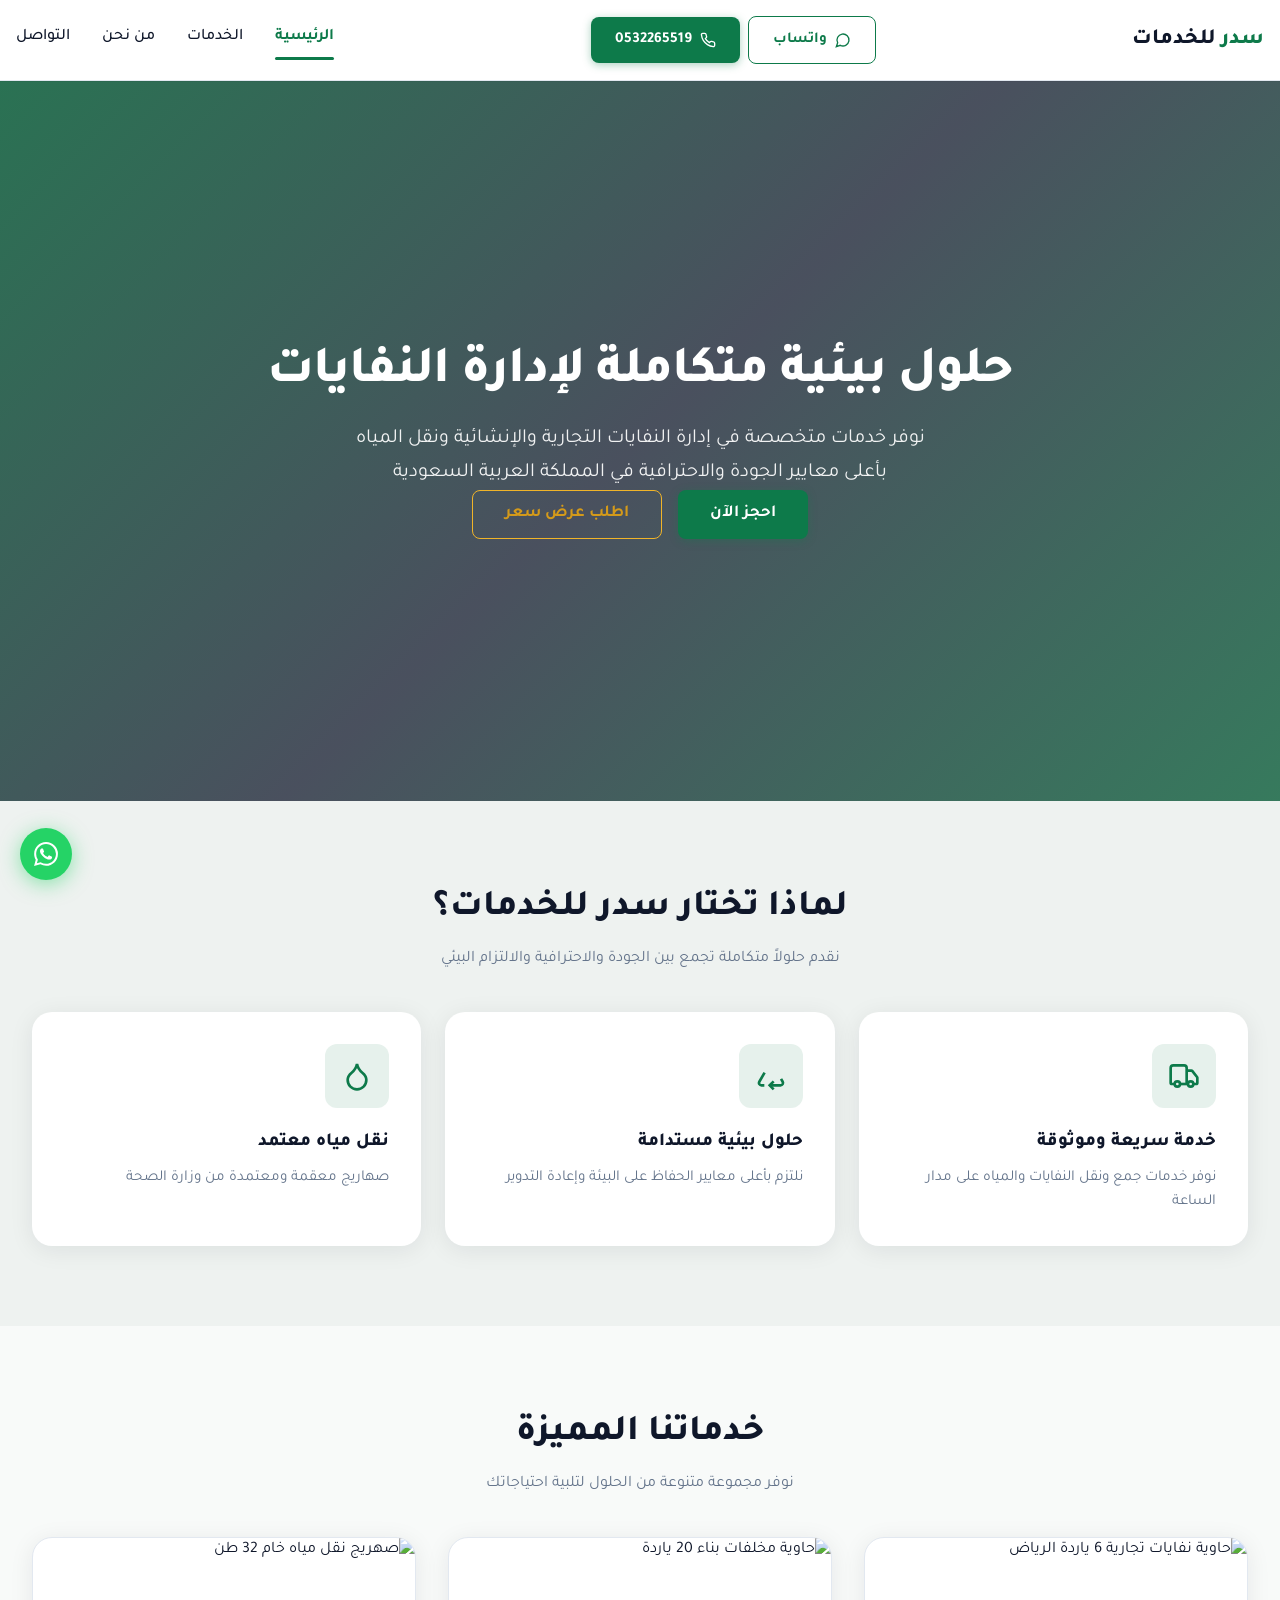
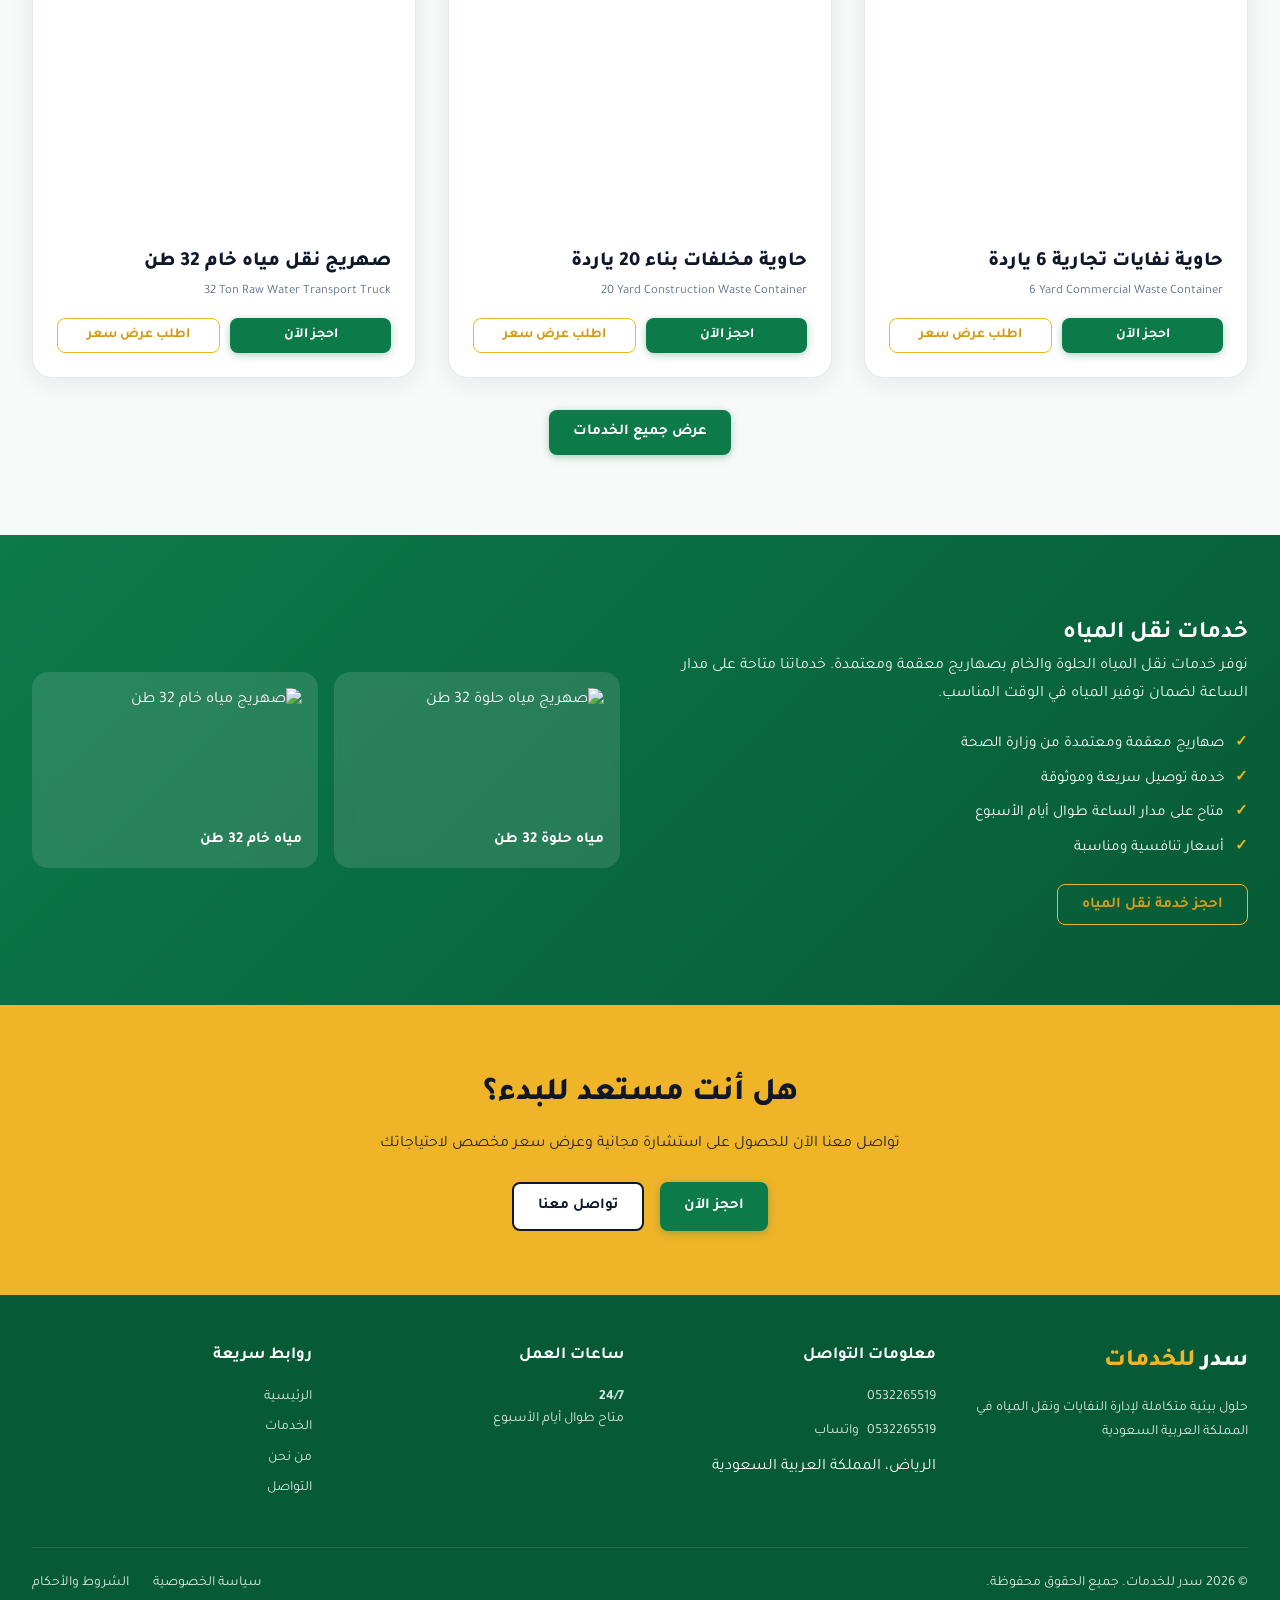
==== index.html @ e83747de "Publish Seder Services site for sederrgroup.vercel.app Co-authored-by: Cursor <cursoragent@cursor.co" ====
<!DOCTYPE html>
<html lang="ar" dir="rtl">
<head>
  <meta charset="UTF-8" />
  <meta name="viewport" content="width=device-width, initial-scale=1.0" />
  <title>سدر للخدمات | حلول بيئية - نفايات ونقل مياه في الرياض والسعودية</title>
  <meta name="description" content="سدر للخدمات في المملكة العربية السعودية: إدارة النفايات التجارية والإنشائية، حاويات وضواغط، صهاريج نقل مياه حلوة وخام في الرياض. خدمة 24/7 — اتصل 0532265519" />
  <meta name="keywords" content="سدر للخدمات, حاويات نفايات الرياض, مخلفات بناء, وايت ماء, صهريج مياه, نقل مياه الرياض, ضاغط نفايات, المملكة العربية السعودية" />
  <meta name="robots" content="index, follow" />
  <meta name="geo.region" content="SA-01" />
  <meta name="geo.placename" content="الرياض" />
  <meta name="geo.position" content="24.7136;46.6753" />
  <link rel="canonical" href="https://sederrgroup.vercel.app/" />
  <link rel="alternate" hreflang="ar-SA" href="https://sederrgroup.vercel.app/" />
  <meta property="og:type" content="website" />
  <meta property="og:locale" content="ar_SA" />
  <meta property="og:site_name" content="سدر للخدمات" />
  <meta property="og:title" content="سدر للخدمات | حلول بيئية متكاملة" />
  <meta property="og:description" content="إدارة النفايات ونقل المياه في الرياض والمملكة — احجز الآن" />
  <meta property="og:url" content="https://sederrgroup.vercel.app/" />
  <meta property="og:image" content="https://horizons-cdn.hostinger.com/e34fc848-c369-4190-b583-dfed16988ad6/3c4026c586a18451911f5c5b88477fdb.jpg" />
  <link rel="preconnect" href="https://fonts.googleapis.com" />
  <link rel="preconnect" href="https://fonts.gstatic.com" crossorigin />
  <link href="https://fonts.googleapis.com/css2?family=Tajawal:wght@400;500;700;800&display=swap" rel="stylesheet" />
  <link rel="stylesheet" href="css/style.css" />
  <script type="application/ld+json">
  {"@context":"https://schema.org","@type":"LocalBusiness","name":"سدر للخدمات","image":"https://horizons-cdn.hostinger.com/e34fc848-c369-4190-b583-dfed16988ad6/3c4026c586a18451911f5c5b88477fdb.jpg","url":"https://sederrgroup.vercel.app","telephone":"+966532265519","email":"info@sederrgroup.com","address":{"@type":"PostalAddress","addressLocality":"الرياض","addressRegion":"منطقة الرياض","addressCountry":"SA"},"geo":{"@type":"GeoCoordinates","latitude":24.7136,"longitude":46.6753},"areaServed":{"@type":"Country","name":"المملكة العربية السعودية"},"openingHoursSpecification":{"@type":"OpeningHoursSpecification","dayOfWeek":["Monday","Tuesday","Wednesday","Thursday","Friday","Saturday","Sunday"],"opens":"00:00","closes":"23:59"},"priceRange":"$$","description":"حلول بيئية متكاملة لإدارة النفايات ونقل المياه في المملكة العربية السعودية"}
  </script>
</head>
<body data-page="home">
  <div id="site-header"></div>

  <main>
    <section class="hero hero-home" aria-labelledby="home-hero-title">
      <div class="hero-bg" style="background-image:url('https://horizons-cdn.hostinger.com/e34fc848-c369-4190-b583-dfed16988ad6/3c4026c586a18451911f5c5b88477fdb.jpg')"></div>
      <div class="hero-overlay"></div>
      <div class="hero-content hero-content-wide">
        <h1 id="home-hero-title">حلول بيئية متكاملة لإدارة النفايات</h1>
        <p class="hero-lead">نوفر خدمات متخصصة في إدارة النفايات التجارية والإنشائية ونقل المياه بأعلى معايير الجودة والاحترافية في المملكة العربية السعودية</p>
        <div class="hero-actions">
          <button type="button" class="btn btn-primary btn-xl" data-wa-general data-wa-message="أرغب في الحجز">احجز الآن</button>
          <button type="button" class="btn btn-secondary btn-xl" data-wa-general data-wa-message="أرغب في طلب عرض سعر">اطلب عرض سعر</button>
        </div>
      </div>
    </section>

    <section class="section-muted" aria-labelledby="why-title">
      <div class="container">
        <div class="section-intro">
          <h2 id="why-title">لماذا تختار سدر للخدمات؟</h2>
          <p>نقدم حلولاً متكاملة تجمع بين الجودة والاحترافية والالتزام البيئي</p>
        </div>
        <div class="features-grid">
          <article class="feature-card">
            <div class="feature-icon"><svg viewBox="0 0 24 24" fill="none" stroke="currentColor" stroke-width="2"><path d="M14 18V6a2 2 0 0 0-2-2H4a2 2 0 0 0-2 2v11a1 1 0 0 0 1 1h2"/><path d="M15 18H9"/><path d="M19 18h2a1 1 0 0 0 1-1v-3.65a1 1 0 0 0-.22-.624l-3.48-4.35A1 1 0 0 0 17.52 8H14"/><circle cx="17" cy="18" r="2"/><circle cx="7" cy="18" r="2"/></svg></div>
            <h3>خدمة سريعة وموثوقة</h3>
            <p>نوفر خدمات جمع ونقل النفايات والمياه على مدار الساعة</p>
          </article>
          <article class="feature-card">
            <div class="feature-icon"><svg viewBox="0 0 24 24" fill="none" stroke="currentColor" stroke-width="2"><path d="M7 19H4.815a1.83 1.83 0 0 1-1.57-.881 1.785 1.785 0 0 1-.004-1.784L7.196 9.5"/><path d="M11 19h8.203a1.83 1.83 0 0 0 1.556-.89 1.784 1.784 0 0 0 0-1.775l-1.226-2.12"/><path d="m14 16-3 3 3 3"/></svg></div>
            <h3>حلول بيئية مستدامة</h3>
            <p>نلتزم بأعلى معايير الحفاظ على البيئة وإعادة التدوير</p>
          </article>
          <article class="feature-card">
            <div class="feature-icon"><svg viewBox="0 0 24 24" fill="none" stroke="currentColor" stroke-width="2"><path d="M12 22a7 7 0 0 0 7-7c0-2-1-3.9-3-5.5s-3.5-4-4-6.5c-.5 2.5-2 4.9-4 6.5C6 11.1 5 13 5 15a7 7 0 0 0 7 7z"/></svg></div>
            <h3>نقل مياه معتمد</h3>
            <p>صهاريج معقمة ومعتمدة من وزارة الصحة</p>
          </article>
        </div>
      </div>
    </section>

    <section class="services-section" aria-labelledby="featured-title">
      <div class="container">
        <div class="section-intro">
          <h2 id="featured-title">خدماتنا المميزة</h2>
          <p>نوفر مجموعة متنوعة من الحلول لتلبية احتياجاتك</p>
        </div>
        <div class="services-grid cols-3">
          <article class="service-card">
            <div class="service-card-image">
              <img src="https://horizons-cdn.hostinger.com/e34fc848-c369-4190-b583-dfed16988ad6/be444eacca70762f14471d8bc8e162e6.png" alt="حاوية نفايات تجارية 6 ياردة الرياض" loading="lazy" />
            </div>
            <div class="service-card-body">
              <h3>حاوية نفايات تجارية 6 ياردة</h3>
              <p class="subtitle">6 Yard Commercial Waste Container</p>
              <div class="card-actions">
                <button type="button" class="btn btn-primary btn-block" data-wa-book data-service="حاوية نفايات تجارية 6 ياردة">احجز الآن</button>
                <button type="button" class="btn btn-secondary btn-block" data-wa-quote data-service="حاوية نفايات تجارية 6 ياردة">اطلب عرض سعر</button>
              </div>
            </div>
          </article>
          <article class="service-card">
            <div class="service-card-image">
              <img src="https://horizons-cdn.hostinger.com/e34fc848-c369-4190-b583-dfed16988ad6/951915f325b07b67e4596221355f9cb7.png" alt="حاوية مخلفات بناء 20 ياردة" loading="lazy" />
            </div>
            <div class="service-card-body">
              <h3>حاوية مخلفات بناء 20 ياردة</h3>
              <p class="subtitle">20 Yard Construction Waste Container</p>
              <div class="card-actions">
                <button type="button" class="btn btn-primary btn-block" data-wa-book data-service="حاوية مخلفات بناء 20 ياردة">احجز الآن</button>
                <button type="button" class="btn btn-secondary btn-block" data-wa-quote data-service="حاوية مخلفات بناء 20 ياردة">اطلب عرض سعر</button>
              </div>
            </div>
          </article>
          <article class="service-card">
            <div class="service-card-image">
              <img src="https://horizons-cdn.hostinger.com/e34fc848-c369-4190-b583-dfed16988ad6/9c53d38d5221806bf6cf7ad38dc7248f.png" alt="صهريج نقل مياه خام 32 طن" loading="lazy" />
            </div>
            <div class="service-card-body">
              <h3>صهريج نقل مياه خام 32 طن</h3>
              <p class="subtitle">32 Ton Raw Water Transport Truck</p>
              <div class="card-actions">
                <button type="button" class="btn btn-primary btn-block" data-wa-book data-service="صهريج نقل مياه خام 32 طن">احجز الآن</button>
                <button type="button" class="btn btn-secondary btn-block" data-wa-quote data-service="صهريج نقل مياه خام 32 طن">اطلب عرض سعر</button>
              </div>
            </div>
          </article>
        </div>
        <p class="text-center mt-8">
          <a href="services.html" class="btn btn-primary btn-lg">عرض جميع الخدمات</a>
        </p>
      </div>
    </section>

    <section class="section-primary" aria-labelledby="water-title">
      <div class="container">
        <div class="split-grid">
          <div>
            <h2 id="water-title">خدمات نقل المياه</h2>
            <p class="text-on-primary">نوفر خدمات نقل المياه الحلوة والخام بصهاريج معقمة ومعتمدة. خدماتنا متاحة على مدار الساعة لضمان توفير المياه في الوقت المناسب.</p>
            <ul class="check-list light">
              <li>صهاريج معقمة ومعتمدة من وزارة الصحة</li>
              <li>خدمة توصيل سريعة وموثوقة</li>
              <li>متاح على مدار الساعة طوال أيام الأسبوع</li>
              <li>أسعار تنافسية ومناسبة</li>
            </ul>
            <button type="button" class="btn btn-secondary btn-lg mt-6" data-wa-general data-wa-message="أرغب في حجز خدمة نقل المياه">احجز خدمة نقل المياه</button>
          </div>
          <div class="water-cards">
            <div class="water-mini-card"><img src="https://horizons-cdn.hostinger.com/e34fc848-c369-4190-b583-dfed16988ad6/e188a05f982a61c277809c2df3f1cc91.png" alt="صهريج مياه حلوة 32 طن" loading="lazy" /><h3>مياه حلوة 32 طن</h3></div>
            <div class="water-mini-card"><img src="https://horizons-cdn.hostinger.com/e34fc848-c369-4190-b583-dfed16988ad6/9c53d38d5221806bf6cf7ad38dc7248f.png" alt="صهريج مياه خام 32 طن" loading="lazy" /><h3>مياه خام 32 طن</h3></div>
          </div>
        </div>
      </div>
    </section>

    <section class="section-gold" aria-labelledby="cta-home">
      <div class="container text-center">
        <h2 id="cta-home">هل أنت مستعد للبدء؟</h2>
        <p>تواصل معنا الآن للحصول على استشارة مجانية وعرض سعر مخصص لاحتياجاتك</p>
        <div class="hero-actions justify-center">
          <button type="button" class="btn btn-primary btn-lg" data-wa-general data-wa-message="أرغب في البدء">احجز الآن</button>
          <a href="contact.html" class="btn btn-outline-dark btn-lg">تواصل معنا</a>
        </div>
      </div>
    </section>
  </main>

  <div id="site-footer"></div>
  <script src="js/site-config.js"></script>
  <script src="js/layout.js"></script>
  <script src="js/main.js"></script>
</body>
</html>
---- css/style.css ----
:root {
  --primary: #0d7a4a;
  --primary-dark: #065a36;
  --primary-light: #12a062;
  --secondary: #f0b429;
  --secondary-dark: #d49a1a;
  --background: #f8faf9;
  --foreground: #0f172a;
  --muted: #64748b;
  --card: #ffffff;
  --border: #e2e8f0;
  --shadow: 0 4px 24px rgba(15, 23, 42, 0.08);
  --shadow-lg: 0 12px 40px rgba(15, 23, 42, 0.12);
  --radius: 1rem;
  --header-h: 5rem;
  --transition: 0.25s cubic-bezier(0.4, 0, 0.2, 1);
}

*,
*::before,
*::after {
  box-sizing: border-box;
  margin: 0;
  padding: 0;
}

html {
  scroll-behavior: smooth;
}

body {
  font-family: "Tajawal", "Segoe UI", Tahoma, sans-serif;
  background: var(--background);
  color: var(--foreground);
  line-height: 1.6;
  min-height: 100vh;
  display: flex;
  flex-direction: column;
  -webkit-font-smoothing: antialiased;
}

img {
  max-width: 100%;
  height: auto;
  display: block;
}

a {
  color: inherit;
  text-decoration: none;
}

ul {
  list-style: none;
}

/* Header */
.site-header {
  position: sticky;
  top: 0;
  z-index: 100;
  background: rgba(255, 255, 255, 0.92);
  backdrop-filter: blur(12px);
  -webkit-backdrop-filter: blur(12px);
  border-bottom: 1px solid var(--border);
  box-shadow: 0 1px 0 rgba(0, 0, 0, 0.04);
  transition: box-shadow var(--transition);
}

.site-header.scrolled {
  box-shadow: 0 4px 20px rgba(15, 23, 42, 0.08);
}

.nav-inner {
  max-width: 80rem;
  margin: 0 auto;
  padding: 0 1rem;
  height: var(--header-h);
  display: flex;
  align-items: center;
  justify-content: space-between;
  gap: 1rem;
}

.logo {
  font-size: 1.35rem;
  font-weight: 800;
  white-space: nowrap;
  order: 3;
}

.logo .brand-primary {
  color: var(--primary);
}

.nav-links {
  display: none;
  align-items: center;
  gap: 2rem;
  order: 2;
}

.nav-links a {
  font-size: 1rem;
  font-weight: 500;
  color: var(--foreground);
  transition: color var(--transition);
  position: relative;
  padding-bottom: 0.25rem;
}

.nav-links a:hover {
  color: var(--primary);
}

.nav-links a.active {
  color: var(--primary);
  font-weight: 700;
}

.nav-links a.active::after {
  content: "";
  position: absolute;
  bottom: -0.35rem;
  right: 0;
  left: 0;
  height: 3px;
  background: var(--primary);
  border-radius: 2px;
}

.nav-actions {
  display: flex;
  align-items: center;
  gap: 0.5rem;
  order: 1;
}

.btn {
  display: inline-flex;
  align-items: center;
  justify-content: center;
  gap: 0.5rem;
  padding: 0.5rem 1rem;
  font-size: 0.875rem;
  font-weight: 600;
  font-family: inherit;
  border-radius: 0.5rem;
  border: none;
  cursor: pointer;
  transition: all var(--transition);
  white-space: nowrap;
}

.btn:active {
  transform: scale(0.98);
}

.btn-primary {
  background: var(--primary);
  color: #fff;
  box-shadow: 0 2px 8px rgba(13, 122, 74, 0.35);
}

.btn-primary:hover {
  background: var(--primary-dark);
}

.btn-outline {
  background: #fff;
  color: var(--primary);
  border: 1.5px solid var(--primary);
}

.btn-outline:hover {
  background: var(--primary);
  color: #fff;
}

.btn-secondary {
  background: transparent;
  color: var(--secondary-dark);
  border: 1.5px solid var(--secondary);
}

.btn-secondary:hover {
  background: var(--secondary);
  color: var(--foreground);
}

.btn-lg {
  padding: 0.65rem 1.25rem;
  font-size: 0.9rem;
}

.btn-block {
  flex: 1;
  width: 100%;
}

.btn svg {
  width: 1rem;
  height: 1rem;
  flex-shrink: 0;
}

.menu-toggle {
  display: flex;
  align-items: center;
  justify-content: center;
  padding: 0.5rem;
  background: none;
  border: none;
  color: var(--primary);
  cursor: pointer;
  border-radius: 0.5rem;
}

.menu-toggle:hover {
  background: rgba(13, 122, 74, 0.08);
}

.hide-sm {
  display: none;
}

.hide-lg {
  display: flex;
}

/* Mobile menu */
.mobile-menu {
  position: fixed;
  inset: 0;
  z-index: 200;
  pointer-events: none;
  visibility: hidden;
}

.mobile-menu.open {
  pointer-events: auto;
  visibility: visible;
}

.mobile-menu-backdrop {
  position: absolute;
  inset: 0;
  background: rgba(0, 0, 0, 0.5);
  opacity: 0;
  transition: opacity var(--transition);
}

.mobile-menu.open .mobile-menu-backdrop {
  opacity: 1;
}

.mobile-menu-panel {
  position: absolute;
  top: 0;
  right: 0;
  width: min(85vw, 320px);
  height: 100%;
  background: #fff;
  padding: 1.5rem;
  transform: translateX(100%);
  transition: transform 0.3s ease;
  display: flex;
  flex-direction: column;
  gap: 1.5rem;
  box-shadow: -8px 0 32px rgba(0, 0, 0, 0.15);
}

.mobile-menu.open .mobile-menu-panel {
  transform: translateX(0);
}

.mobile-menu-close {
  align-self: flex-start;
  background: none;
  border: none;
  padding: 0.5rem;
  cursor: pointer;
  color: var(--muted);
}

.mobile-nav {
  display: flex;
  flex-direction: column;
  gap: 0.25rem;
}

.mobile-nav a {
  padding: 0.75rem 1rem;
  border-radius: 0.5rem;
  font-weight: 500;
  font-size: 1.05rem;
}

.mobile-nav a:hover,
.mobile-nav a.active {
  background: rgba(13, 122, 74, 0.08);
  color: var(--primary);
}

.mobile-contact {
  margin-top: auto;
  display: flex;
  flex-direction: column;
  gap: 0.75rem;
}

/* Hero */
.hero {
  position: relative;
  min-height: clamp(320px, 50vh, 480px);
  display: flex;
  align-items: center;
  justify-content: center;
  overflow: hidden;
}

.hero-bg {
  position: absolute;
  inset: 0;
  background-size: cover;
  background-position: center;
  background-repeat: no-repeat;
}

.hero-overlay {
  position: absolute;
  inset: 0;
  background: linear-gradient(
    135deg,
    rgba(6, 90, 54, 0.85) 0%,
    rgba(15, 23, 42, 0.75) 50%,
    rgba(6, 90, 54, 0.8) 100%
  );
}

.hero-content {
  position: relative;
  z-index: 1;
  text-align: center;
  padding: 3rem 1rem;
  max-width: 48rem;
  margin: 0 auto;
}

.hero h1 {
  font-size: clamp(1.75rem, 5vw, 3.25rem);
  font-weight: 800;
  color: #fff;
  margin-bottom: 1rem;
  letter-spacing: -0.02em;
  line-height: 1.2;
}

.hero p {
  font-size: clamp(1rem, 2.5vw, 1.25rem);
  color: rgba(255, 255, 255, 0.92);
  max-width: 36rem;
  margin: 0 auto;
}

/* Main */
main {
  flex: 1;
}

.services-section {
  padding: clamp(3rem, 8vw, 5rem) 0;
}

.container {
  max-width: 80rem;
  margin: 0 auto;
  padding: 0 1rem;
}

@media (min-width: 640px) {
  .container {
    padding: 0 1.5rem;
  }
}

@media (min-width: 1024px) {
  .container {
    padding: 0 2rem;
  }
}

.section-title {
  font-size: clamp(1.5rem, 4vw, 2rem);
  font-weight: 800;
  margin-bottom: 2rem;
  color: var(--foreground);
  position: relative;
  padding-right: 1rem;
}

.section-title::before {
  content: "";
  position: absolute;
  right: 0;
  top: 0.15em;
  bottom: 0.15em;
  width: 4px;
  background: linear-gradient(180deg, var(--primary), var(--primary-light));
  border-radius: 2px;
}

.section-block {
  margin-bottom: 4rem;
}

.section-block:last-child {
  margin-bottom: 0;
}

/* Service cards */
.services-grid {
  display: grid;
  gap: 1.5rem;
}

.services-grid.cols-3 {
  grid-template-columns: 1fr;
}

.services-grid.cols-2 {
  grid-template-columns: 1fr;
}

@media (min-width: 640px) {
  .services-grid.cols-2 {
    grid-template-columns: repeat(2, 1fr);
  }
}

@media (min-width: 768px) {
  .services-grid {
    gap: 2rem;
  }

  .services-grid.cols-3 {
    grid-template-columns: repeat(2, 1fr);
  }
}

@media (min-width: 1024px) {
  .services-grid.cols-3 {
    grid-template-columns: repeat(3, 1fr);
  }
}

.service-card {
  background: var(--card);
  border-radius: 1.25rem;
  overflow: hidden;
  box-shadow: var(--shadow);
  display: flex;
  flex-direction: column;
  height: 100%;
  border: 1px solid var(--border);
  transition: transform var(--transition), box-shadow var(--transition);
}

.service-card:hover {
  transform: translateY(-6px);
  box-shadow: var(--shadow-lg);
}

.service-card-image {
  position: relative;
  aspect-ratio: 4 / 3;
  overflow: hidden;
}

.service-card-image img {
  width: 100%;
  height: 100%;
  object-fit: cover;
  transition: transform 0.5s ease;
}

.service-card:hover .service-card-image img {
  transform: scale(1.06);
}

.service-card-image::after {
  content: "";
  position: absolute;
  inset: 0;
  background: linear-gradient(to top, rgba(0, 0, 0, 0.45), transparent 50%);
  opacity: 0;
  transition: opacity var(--transition);
}

.service-card:hover .service-card-image::after {
  opacity: 1;
}

.service-card-body {
  padding: 1.5rem;
  display: flex;
  flex-direction: column;
  flex: 1;
}

.service-card-body h3 {
  font-size: 1.25rem;
  font-weight: 800;
  margin-bottom: 0.35rem;
  line-height: 1.35;
}

.service-card-body .subtitle {
  font-size: 0.8rem;
  color: var(--muted);
  margin-bottom: 1rem;
  direction: ltr;
  text-align: right;
}

.features-list {
  flex: 1;
  margin-bottom: 1.25rem;
}

.features-list li {
  display: flex;
  align-items: flex-start;
  gap: 0.5rem;
  margin-bottom: 0.5rem;
  font-size: 0.875rem;
}

.features-list svg {
  width: 1.15rem;
  height: 1.15rem;
  color: var(--primary);
  flex-shrink: 0;
  margin-top: 0.15rem;
}

.card-actions {
  display: flex;
  flex-direction: column;
  gap: 0.65rem;
  margin-top: auto;
}

@media (min-width: 480px) {
  .card-actions {
    flex-direction: row;
  }
}

/* CTA strip */
.cta-strip {
  background: linear-gradient(135deg, var(--primary) 0%, var(--primary-dark) 100%);
  color: #fff;
  padding: 3rem 0;
  margin-top: 1rem;
}

.cta-strip .container {
  text-align: center;
}

.cta-strip h2 {
  font-size: clamp(1.35rem, 3vw, 1.75rem);
  font-weight: 800;
  margin-bottom: 0.75rem;
}

.cta-strip p {
  opacity: 0.9;
  margin-bottom: 1.5rem;
  max-width: 32rem;
  margin-left: auto;
  margin-right: auto;
}

.cta-buttons {
  display: flex;
  flex-wrap: wrap;
  gap: 0.75rem;
  justify-content: center;
}

.cta-buttons .btn-outline {
  border-color: #fff;
  color: #fff;
  background: transparent;
}

.cta-buttons .btn-outline:hover {
  background: #fff;
  color: var(--primary);
}

.cta-buttons .btn-cta {
  background: var(--secondary);
  color: var(--foreground);
  box-shadow: 0 4px 16px rgba(0, 0, 0, 0.2);
}

.cta-buttons .btn-cta:hover {
  background: var(--secondary-dark);
}

/* Footer */
.site-footer {
  background: var(--primary-dark);
  color: #fff;
  margin-top: auto;
}

.footer-inner {
  max-width: 80rem;
  margin: 0 auto;
  padding: 3rem 1rem;
}

.footer-grid {
  display: grid;
  gap: 2rem;
  grid-template-columns: 1fr;
}

@media (min-width: 640px) {
  .footer-grid {
    grid-template-columns: repeat(2, 1fr);
  }
}

@media (min-width: 1024px) {
  .footer-grid {
    grid-template-columns: repeat(4, 1fr);
  }

  .footer-inner {
    padding: 3rem 2rem;
  }
}

.footer-brand {
  font-size: 1.5rem;
  font-weight: 800;
  margin-bottom: 1rem;
}

.footer-brand .accent {
  color: var(--secondary);
}

.footer-desc {
  font-size: 0.875rem;
  opacity: 0.85;
  line-height: 1.7;
}

.footer-col h3 {
  font-size: 1.05rem;
  font-weight: 700;
  margin-bottom: 1rem;
}

.footer-links li {
  margin-bottom: 0.5rem;
}

.footer-links a,
.footer-contact a {
  font-size: 0.875rem;
  opacity: 0.85;
  transition: color var(--transition);
  display: flex;
  align-items: center;
  gap: 0.5rem;
}

.footer-links a:hover,
.footer-contact a:hover {
  color: var(--secondary);
}

.footer-contact li {
  margin-bottom: 0.75rem;
}

.footer-bottom {
  margin-top: 2.5rem;
  padding-top: 1.5rem;
  border-top: 1px solid rgba(255, 255, 255, 0.15);
  display: flex;
  flex-direction: column;
  gap: 1rem;
  align-items: center;
  text-align: center;
  font-size: 0.875rem;
  opacity: 0.85;
}

@media (min-width: 640px) {
  .footer-bottom {
    flex-direction: row;
    justify-content: space-between;
    text-align: right;
  }
}

.footer-legal {
  display: flex;
  gap: 1.5rem;
}

.footer-legal a:hover {
  color: var(--secondary);
}

/* Floating WhatsApp */
.fab-whatsapp {
  position: fixed;
  bottom: 1.25rem;
  left: 1.25rem;
  z-index: 90;
  width: 3.25rem;
  height: 3.25rem;
  border-radius: 50%;
  background: #25d366;
  color: #fff;
  display: flex;
  align-items: center;
  justify-content: center;
  box-shadow: 0 4px 20px rgba(37, 211, 102, 0.5);
  transition: transform var(--transition), box-shadow var(--transition);
}

.fab-whatsapp:hover {
  transform: scale(1.08);
  box-shadow: 0 6px 28px rgba(37, 211, 102, 0.6);
}

.fab-whatsapp svg {
  width: 1.5rem;
  height: 1.5rem;
}

/* Responsive nav */
@media (min-width: 640px) {
  .hide-sm {
    display: inline-flex;
  }

  .menu-toggle {
    display: none;
  }
}

@media (min-width: 768px) {
  .nav-links {
    display: flex;
  }

  .logo {
    order: 0;
  }

  .nav-actions {
    order: 0;
  }

  .hide-lg {
    display: none;
  }
}

/* Home & shared sections */
.hero-home {
  min-height: min(100dvh, 720px);
}

.hero-content-wide {
  max-width: 52rem;
}

.hero-lead {
  font-size: clamp(1rem, 2.5vw, 1.35rem);
  color: rgba(255, 255, 255, 0.92);
  margin-bottom: 2rem;
  line-height: 1.7;
}

.hero-actions {
  display: flex;
  flex-wrap: wrap;
  gap: 1rem;
  justify-content: center;
}

.hero-actions.justify-center {
  justify-content: center;
}

.btn-xl {
  padding: 0.85rem 2rem;
  font-size: 1.05rem;
}

.btn-lg {
  padding: 0.65rem 1.5rem;
  font-size: 0.95rem;
}

.section-muted {
  background: #eef2f0;
  padding: clamp(3rem, 8vw, 5rem) 0;
}

.section-primary {
  background: linear-gradient(135deg, var(--primary) 0%, var(--primary-dark) 100%);
  color: #fff;
  padding: clamp(3rem, 8vw, 5rem) 0;
}

.section-gold {
  background: var(--secondary);
  color: var(--foreground);
  padding: clamp(3rem, 8vw, 4rem) 0;
  text-align: center;
}

.section-gold h2 {
  font-size: clamp(1.5rem, 4vw, 2rem);
  font-weight: 800;
  margin-bottom: 0.75rem;
}

.section-gold p {
  margin-bottom: 1.5rem;
  opacity: 0.9;
}

.section-intro {
  text-align: center;
  margin-bottom: 2.5rem;
}

.section-intro h2 {
  font-size: clamp(1.5rem, 4vw, 2.25rem);
  font-weight: 800;
  margin-bottom: 0.5rem;
}

.section-intro p {
  color: var(--muted);
  max-width: 36rem;
  margin: 0 auto;
}

.features-grid {
  display: grid;
  gap: 1.5rem;
  grid-template-columns: 1fr;
}

@media (min-width: 768px) {
  .features-grid {
    grid-template-columns: repeat(3, 1fr);
  }
}

.feature-card {
  background: var(--card);
  border-radius: 1.25rem;
  padding: 2rem;
  box-shadow: var(--shadow);
  transition: transform var(--transition), box-shadow var(--transition);
}

.feature-card:hover {
  transform: translateY(-4px);
  box-shadow: var(--shadow-lg);
}

.feature-icon {
  width: 4rem;
  height: 4rem;
  background: rgba(13, 122, 74, 0.1);
  border-radius: 0.75rem;
  display: flex;
  align-items: center;
  justify-content: center;
  margin-bottom: 1.25rem;
  color: var(--primary);
}

.feature-icon svg {
  width: 2rem;
  height: 2rem;
}

.feature-card h3 {
  font-size: 1.15rem;
  font-weight: 800;
  margin-bottom: 0.5rem;
}

.feature-card p {
  color: var(--muted);
  font-size: 0.95rem;
}

.text-center {
  text-align: center;
}

.mt-6 {
  margin-top: 1.5rem;
}

.mt-8 {
  margin-top: 2rem;
}

.split-grid {
  display: grid;
  gap: 2.5rem;
  align-items: center;
}

@media (min-width: 1024px) {
  .split-grid {
    grid-template-columns: 1fr 1fr;
  }
}

.text-on-primary {
  color: rgba(255, 255, 255, 0.92);
  margin-bottom: 1.5rem;
  line-height: 1.7;
}

.check-list {
  display: flex;
  flex-direction: column;
  gap: 0.65rem;
}

.check-list li {
  position: relative;
  padding-right: 1.5rem;
  font-size: 0.95rem;
}

.check-list li::before {
  content: "✓";
  position: absolute;
  right: 0;
  color: var(--primary);
  font-weight: 700;
}

.check-list.light li::before {
  color: var(--secondary);
}

.water-cards {
  display: grid;
  grid-template-columns: 1fr 1fr;
  gap: 1rem;
}

.water-mini-card {
  background: rgba(255, 255, 255, 0.12);
  border-radius: 1rem;
  padding: 1rem;
  backdrop-filter: blur(8px);
}

.water-mini-card img {
  width: 100%;
  height: 8rem;
  object-fit: cover;
  border-radius: 0.75rem;
  margin-bottom: 0.75rem;
}

.water-mini-card h3 {
  font-size: 0.95rem;
  font-weight: 700;
}

.btn-outline-dark {
  background: #fff;
  color: var(--foreground);
  border: 2px solid var(--foreground);
}

.btn-outline-dark:hover {
  background: var(--foreground);
  color: #fff;
}

/* About page */
.hero-page {
  min-height: clamp(300px, 50vh, 420px);
}

.hero-page-sm {
  min-height: clamp(280px, 40vh, 360px);
}

.hero-overlay-light {
  background: linear-gradient(180deg, rgba(0, 0, 0, 0.55), rgba(0, 0, 0, 0.65));
}

.section-padding {
  padding: clamp(3rem, 8vw, 5rem) 0;
}

.text-primary {
  color: var(--primary);
}

.text-muted {
  color: var(--muted);
}

.mb-3 { margin-bottom: 0.75rem; }
.mb-4 { margin-bottom: 1rem; }
.mb-6 { margin-bottom: 1.5rem; }

.media-rounded {
  border-radius: 1.25rem;
  overflow: hidden;
  box-shadow: var(--shadow-lg);
  aspect-ratio: 4/3;
}

.media-rounded img {
  width: 100%;
  height: 100%;
  object-fit: cover;
}

.overlay-caption {
  position: relative;
}

.overlay-caption .caption {
  position: absolute;
  bottom: 0;
  right: 0;
  left: 0;
  padding: 1.5rem;
  background: linear-gradient(transparent, rgba(0, 0, 0, 0.75));
  color: #fff;
}

.overlay-caption .caption span {
  display: block;
  opacity: 0.85;
  font-size: 0.9rem;
}

.table-wrap {
  overflow-x: auto;
  border-radius: 1rem;
  box-shadow: var(--shadow);
  border: 1px solid var(--border);
}

.spec-table {
  width: 100%;
  border-collapse: collapse;
  background: var(--card);
  text-align: right;
}

.spec-table th {
  background: var(--primary);
  color: #fff;
  padding: 1rem;
  font-weight: 700;
}

.spec-table td {
  padding: 0.85rem 1rem;
  border-bottom: 1px solid var(--border);
}

.spec-table tr:hover td {
  background: rgba(13, 122, 74, 0.04);
}

.vision-section {
  position: relative;
  padding: clamp(3rem, 8vw, 5rem) 0;
  background: url("https://horizons-cdn.hostinger.com/e34fc848-c369-4190-b583-dfed16988ad6/87205e75a8b9e0785e96d9816cd64f50.jpg") center/cover no-repeat;
}

.vision-section::before {
  content: "";
  position: absolute;
  inset: 0;
  background: rgba(6, 90, 54, 0.88);
}

.vision-section .container {
  position: relative;
  z-index: 1;
}

.vision-grid {
  display: grid;
  gap: 1.5rem;
}

@media (min-width: 768px) {
  .vision-grid {
    grid-template-columns: 1fr 1fr;
  }
}

.vision-card {
  background: rgba(255, 255, 255, 0.96);
  border-radius: 1.5rem;
  padding: 2rem;
  border-top: 4px solid var(--primary);
  box-shadow: var(--shadow-lg);
}

.vision-card h3 {
  font-size: 1.5rem;
  font-weight: 800;
  margin-bottom: 1rem;
  color: var(--primary);
}

.stats-banner {
  background: var(--primary-dark);
  color: #fff;
  padding: 3rem 0;
}

.stats-grid {
  display: grid;
  gap: 2rem;
  text-align: center;
}

@media (min-width: 640px) {
  .stats-grid {
    grid-template-columns: 1fr 1fr;
  }
}

.stat-num {
  display: block;
  font-size: clamp(2.5rem, 8vw, 4rem);
  font-weight: 800;
  line-height: 1;
  margin-bottom: 0.5rem;
}

@media (max-width: 1023px) {
  .reverse-mobile > *:first-child {
    order: 2;
  }
  .reverse-mobile > *:last-child {
    order: 1;
  }
}

/* Contact page */
.contact-grid {
  display: grid;
  gap: 2.5rem;
}

@media (min-width: 1024px) {
  .contact-grid {
    grid-template-columns: 1fr 1fr;
  }
}

.contact-cards {
  display: flex;
  flex-direction: column;
  gap: 1rem;
  margin-bottom: 1.5rem;
}

.contact-card {
  display: flex;
  gap: 1rem;
  padding: 1rem;
  background: var(--card);
  border-radius: 0.75rem;
  border: 1px solid var(--border);
  transition: box-shadow var(--transition);
}

.contact-card:not(.static):hover {
  box-shadow: var(--shadow);
}

.contact-card-icon {
  width: 3rem;
  height: 3rem;
  border-radius: 0.5rem;
  background: rgba(13, 122, 74, 0.1);
  display: flex;
  align-items: center;
  justify-content: center;
  color: var(--primary);
  flex-shrink: 0;
}

.contact-card-icon.secondary {
  background: rgba(240, 180, 41, 0.2);
  color: var(--secondary-dark);
}

.contact-card-icon svg {
  width: 1.35rem;
  height: 1.35rem;
}

.contact-card h3 {
  font-weight: 700;
  margin-bottom: 0.15rem;
}

.contact-card p {
  color: var(--muted);
  font-size: 0.9rem;
}

.map-embed {
  height: 280px;
  border-radius: 1rem;
  overflow: hidden;
  border: 1px solid var(--border);
}

.form-card {
  background: var(--card);
  border-radius: 1.25rem;
  padding: 2rem;
  box-shadow: var(--shadow-lg);
  border: 1px solid var(--border);
}

.contact-form {
  display: flex;
  flex-direction: column;
  gap: 1.25rem;
}

.form-group label {
  display: block;
  font-weight: 600;
  margin-bottom: 0.35rem;
  font-size: 0.9rem;
}

.form-group input,
.form-group textarea {
  width: 100%;
  padding: 0.65rem 0.85rem;
  border: 1px solid var(--border);
  border-radius: 0.5rem;
  font-family: inherit;
  font-size: 1rem;
  background: var(--background);
  color: var(--foreground);
}

.form-group input:focus,
.form-group textarea:focus {
  outline: 2px solid var(--primary);
  outline-offset: 1px;
}

.form-note {
  font-size: 0.8rem;
  color: var(--muted);
  text-align: center;
}

@media (prefers-reduced-motion: reduce) {
  html {
    scroll-behavior: auto;
  }

  *,
  *::before,
  *::after {
    animation-duration: 0.01ms !important;
    transition-duration: 0.01ms !important;
  }
}
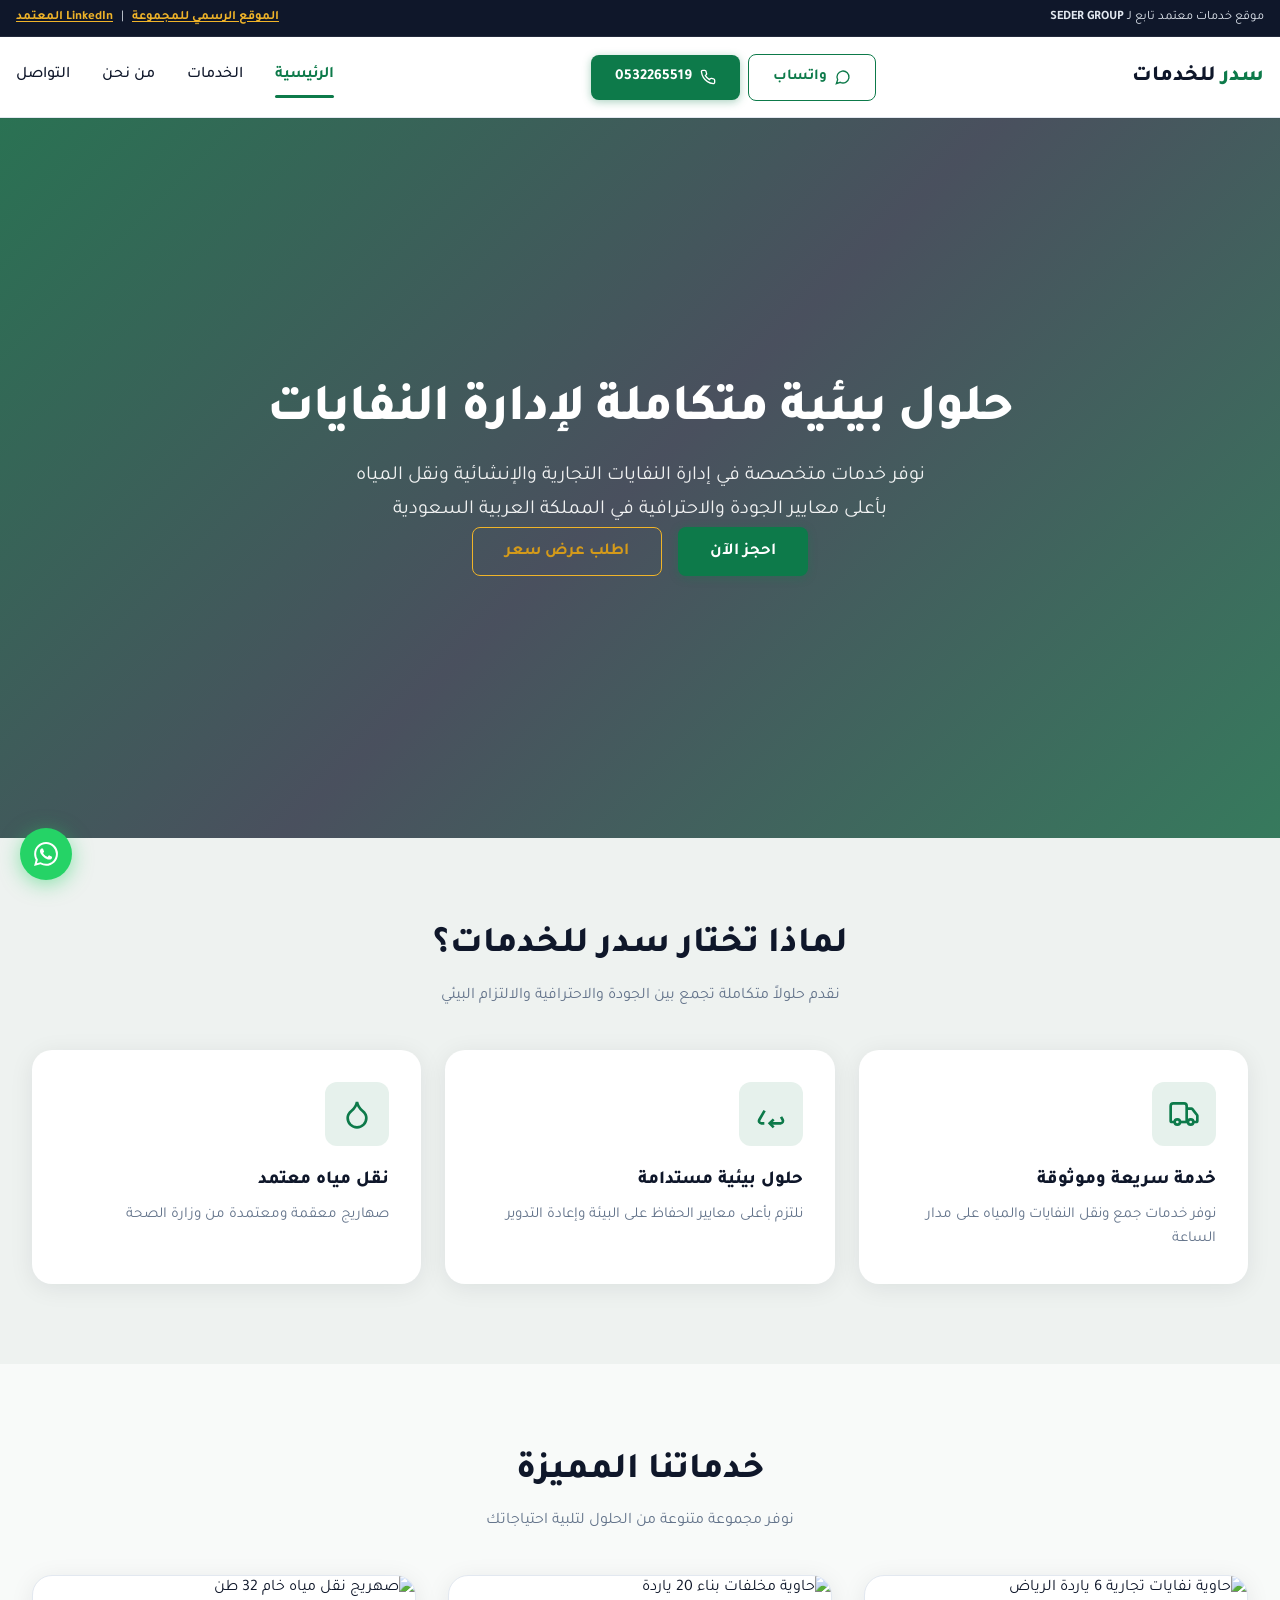
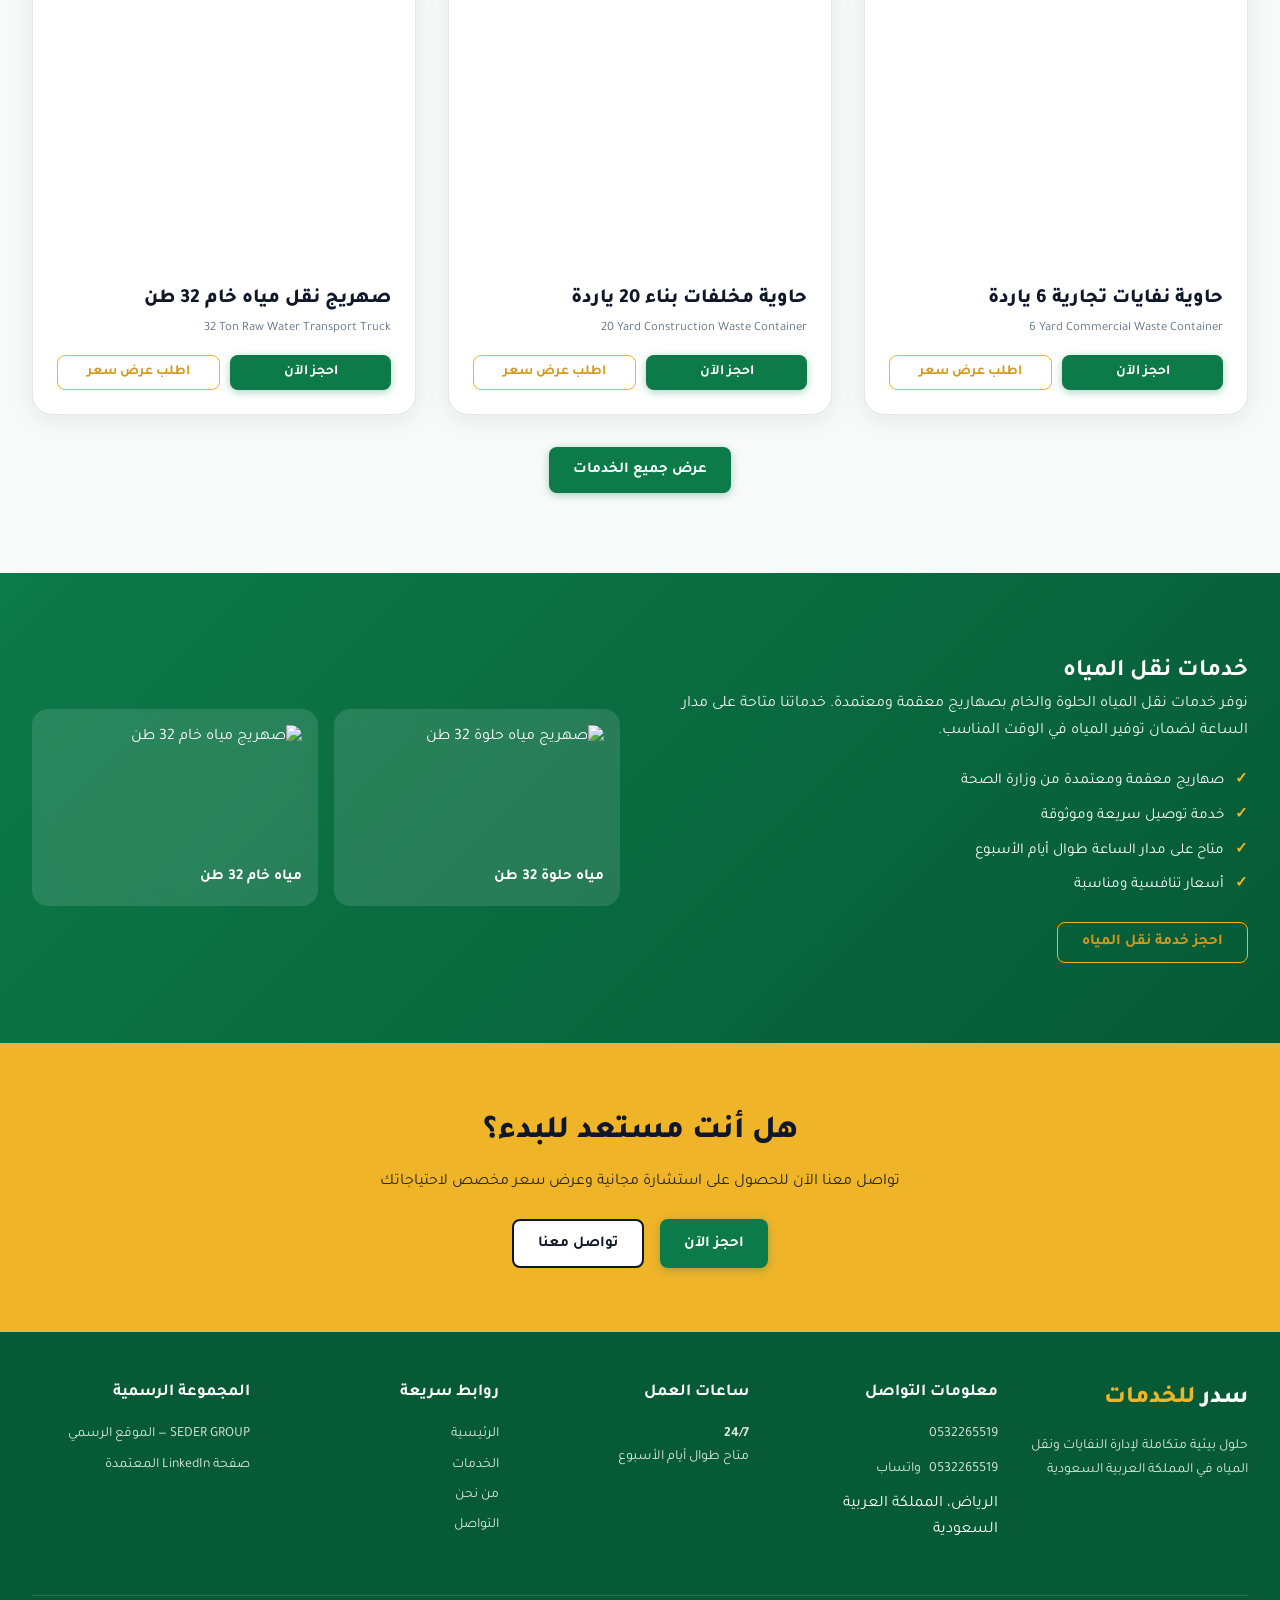
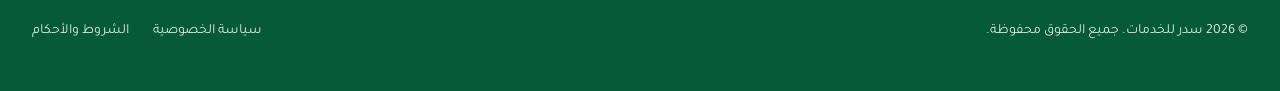
==== commit a4e1c5c3: "Link to official SEDER GROUP domain and redirect away from Vercel preview URL Co-authored-by: Cursor" ====
--- a/index.html
+++ b/index.html
@@ -10,21 +10,54 @@
   <meta name="geo.region" content="SA-01" />
   <meta name="geo.placename" content="الرياض" />
   <meta name="geo.position" content="24.7136;46.6753" />
-  <link rel="canonical" href="https://sederrgroup.vercel.app/" />
-  <link rel="alternate" hreflang="ar-SA" href="https://sederrgroup.vercel.app/" />
+  <link rel="canonical" href="https://sederrgroup.com/" />
+  <link rel="alternate" hreflang="ar-SA" href="https://sederrgroup.com/" />
   <meta property="og:type" content="website" />
   <meta property="og:locale" content="ar_SA" />
   <meta property="og:site_name" content="سدر للخدمات" />
   <meta property="og:title" content="سدر للخدمات | حلول بيئية متكاملة" />
   <meta property="og:description" content="إدارة النفايات ونقل المياه في الرياض والمملكة — احجز الآن" />
-  <meta property="og:url" content="https://sederrgroup.vercel.app/" />
+  <meta property="og:url" content="https://sederrgroup.com/" />
   <meta property="og:image" content="https://horizons-cdn.hostinger.com/e34fc848-c369-4190-b583-dfed16988ad6/3c4026c586a18451911f5c5b88477fdb.jpg" />
   <link rel="preconnect" href="https://fonts.googleapis.com" />
   <link rel="preconnect" href="https://fonts.gstatic.com" crossorigin />
   <link href="https://fonts.googleapis.com/css2?family=Tajawal:wght@400;500;700;800&display=swap" rel="stylesheet" />
   <link rel="stylesheet" href="css/style.css" />
   <script type="application/ld+json">
-  {"@context":"https://schema.org","@type":"LocalBusiness","name":"سدر للخدمات","image":"https://horizons-cdn.hostinger.com/e34fc848-c369-4190-b583-dfed16988ad6/3c4026c586a18451911f5c5b88477fdb.jpg","url":"https://sederrgroup.vercel.app","telephone":"+966532265519","email":"info@sederrgroup.com","address":{"@type":"PostalAddress","addressLocality":"الرياض","addressRegion":"منطقة الرياض","addressCountry":"SA"},"geo":{"@type":"GeoCoordinates","latitude":24.7136,"longitude":46.6753},"areaServed":{"@type":"Country","name":"المملكة العربية السعودية"},"openingHoursSpecification":{"@type":"OpeningHoursSpecification","dayOfWeek":["Monday","Tuesday","Wednesday","Thursday","Friday","Saturday","Sunday"],"opens":"00:00","closes":"23:59"},"priceRange":"$$","description":"حلول بيئية متكاملة لإدارة النفايات ونقل المياه في المملكة العربية السعودية"}
+  {
+    "@context": "https://schema.org",
+    "@type": "LocalBusiness",
+    "name": "سدر للخدمات",
+    "url": "https://sederrgroup.com",
+    "image": "https://horizons-cdn.hostinger.com/e34fc848-c369-4190-b583-dfed16988ad6/3c4026c586a18451911f5c5b88477fdb.jpg",
+    "telephone": "+966532265519",
+    "email": "info@sederrgroup.com",
+    "parentOrganization": {
+      "@type": "Organization",
+      "name": "SEDER GROUP",
+      "url": "https://sedergroup.com",
+      "sameAs": "https://www.linkedin.com/company/seder-group-sg"
+    },
+    "sameAs": [
+      "https://sedergroup.com",
+      "https://www.linkedin.com/company/seder-group-sg"
+    ],
+    "address": {
+      "@type": "PostalAddress",
+      "addressLocality": "الرياض",
+      "addressRegion": "منطقة الرياض",
+      "addressCountry": "SA"
+    },
+    "geo": { "@type": "GeoCoordinates", "latitude": 24.7136, "longitude": 46.6753 },
+    "areaServed": { "@type": "Country", "name": "المملكة العربية السعودية" },
+    "openingHoursSpecification": {
+      "@type": "OpeningHoursSpecification",
+      "dayOfWeek": ["Monday","Tuesday","Wednesday","Thursday","Friday","Saturday","Sunday"],
+      "opens": "00:00",
+      "closes": "23:59"
+    },
+    "description": "حلول بيئية متكاملة لإدارة النفايات ونقل المياه في المملكة العربية السعودية"
+  }
   </script>
 </head>
 <body data-page="home">
--- a/css/style.css
+++ b/css/style.css
@@ -54,6 +54,43 @@
   list-style: none;
 }
 
+/* Official corporate trust bar */
+.official-bar {
+  background: #0f172a;
+  color: #e2e8f0;
+  font-size: 0.8rem;
+  border-bottom: 1px solid rgba(255, 255, 255, 0.08);
+}
+
+.official-bar-inner {
+  max-width: 80rem;
+  margin: 0 auto;
+  padding: 0.5rem 1rem;
+  display: flex;
+  flex-wrap: wrap;
+  align-items: center;
+  justify-content: space-between;
+  gap: 0.5rem 1rem;
+}
+
+.official-bar-links {
+  display: flex;
+  flex-wrap: wrap;
+  align-items: center;
+  gap: 0.5rem;
+}
+
+.official-bar a {
+  color: var(--secondary);
+  font-weight: 600;
+  text-decoration: underline;
+  text-underline-offset: 2px;
+}
+
+.official-bar a:hover {
+  color: #fff;
+}
+
 /* Header */
 .site-header {
   position: sticky;
@@ -641,6 +678,16 @@
     grid-template-columns: repeat(4, 1fr);
   }
 
+  .footer-grid.footer-grid-5 {
+    grid-template-columns: repeat(3, 1fr);
+  }
+}
+
+@media (min-width: 1280px) {
+  .footer-grid.footer-grid-5 {
+    grid-template-columns: repeat(5, 1fr);
+  }
+
   .footer-inner {
     padding: 3rem 2rem;
   }
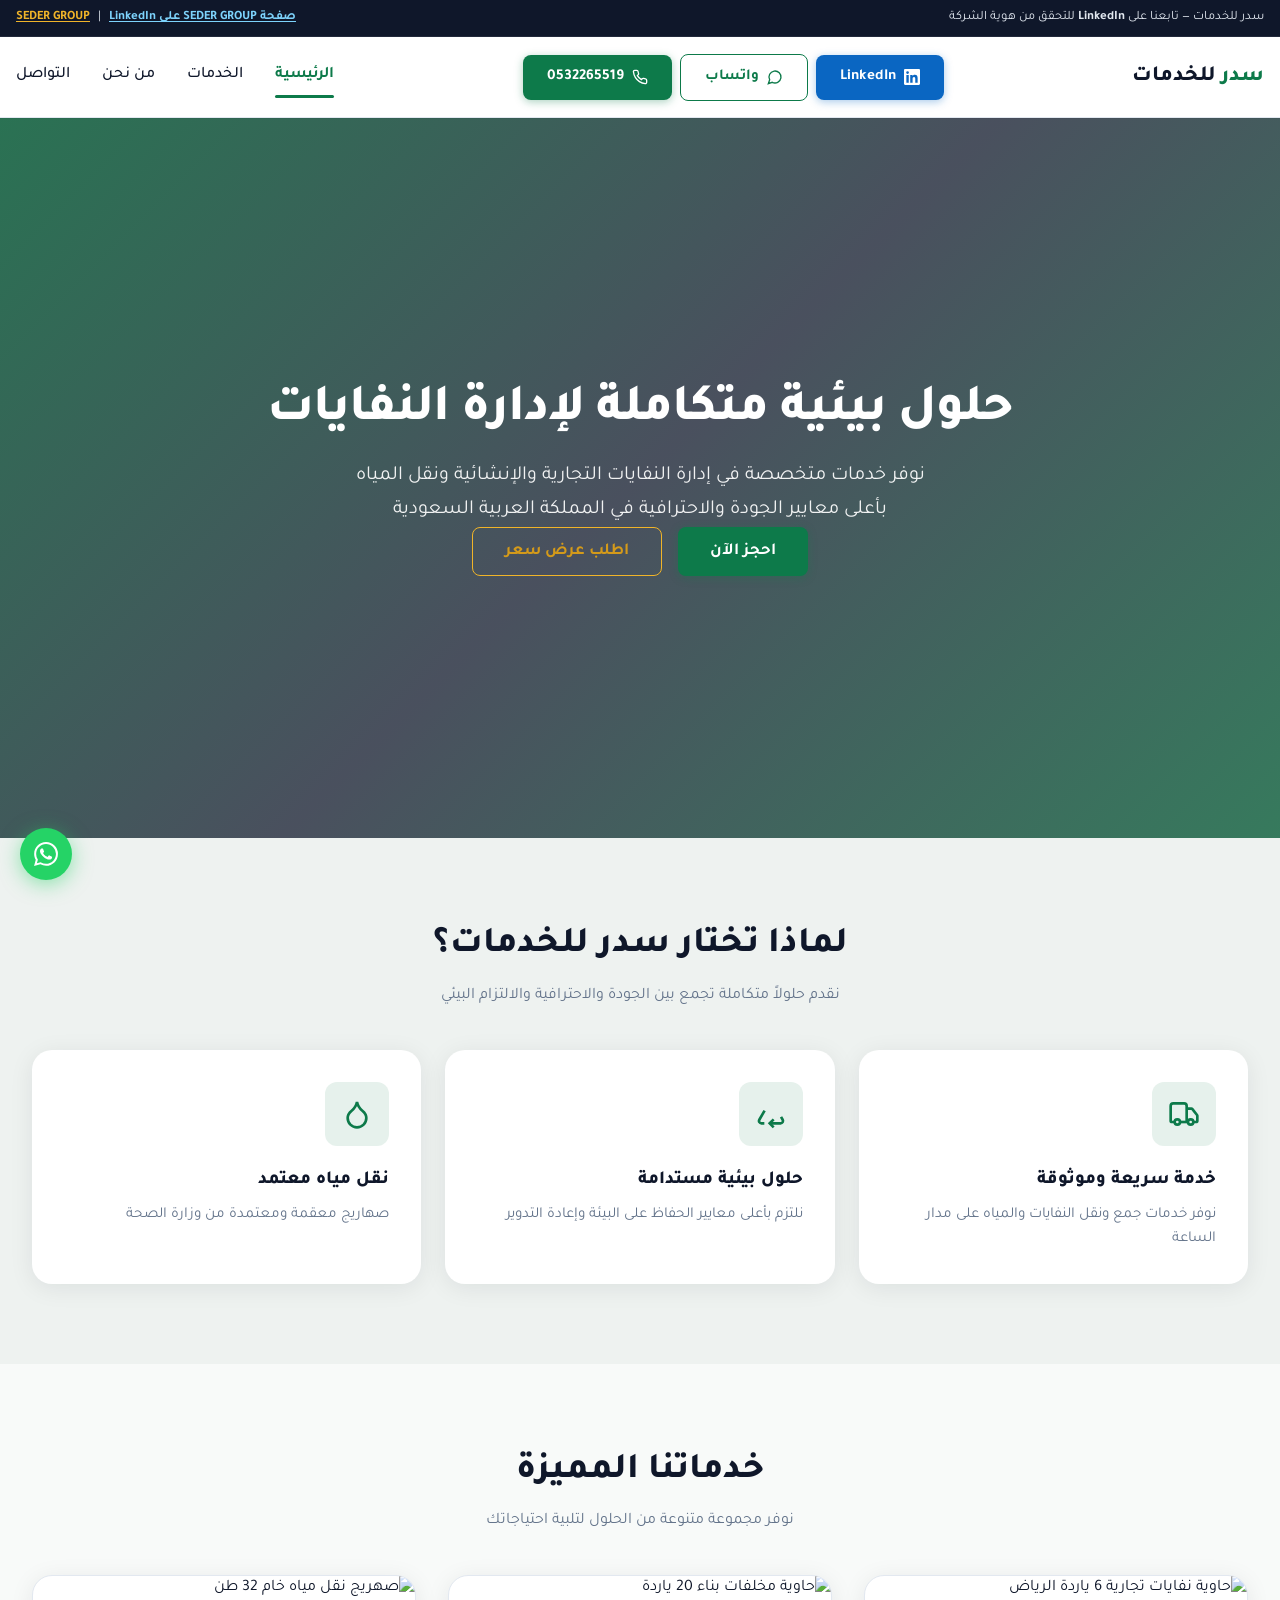
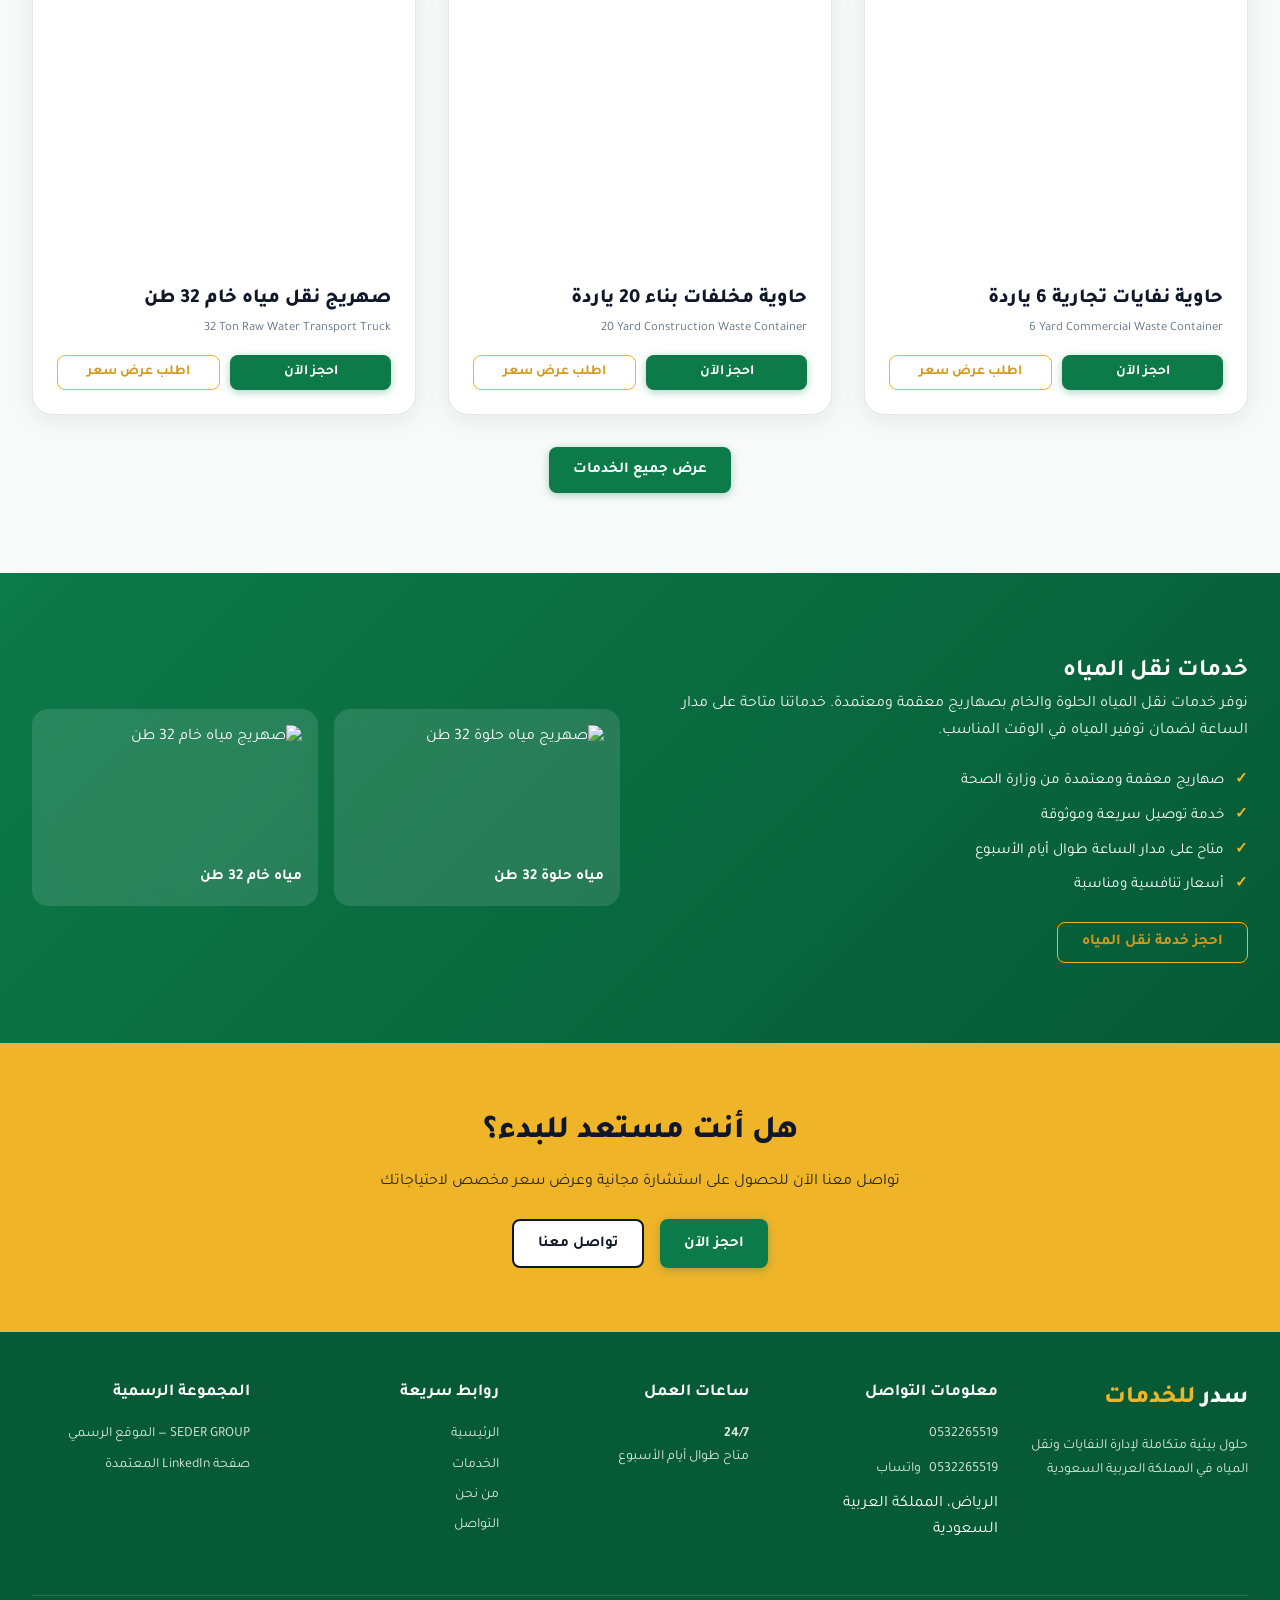
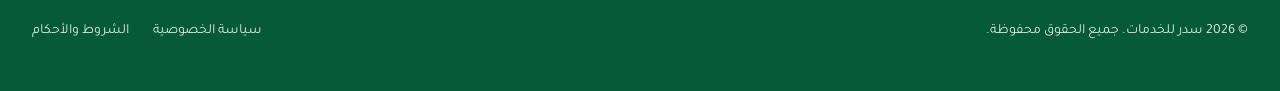
==== commit 3384b12e: "Use sederrgroup.vercel.app as primary URL and add LinkedIn integration Co-authored-by: Cursor <curso" ====
--- a/index.html
+++ b/index.html
@@ -10,14 +10,14 @@
   <meta name="geo.region" content="SA-01" />
   <meta name="geo.placename" content="الرياض" />
   <meta name="geo.position" content="24.7136;46.6753" />
-  <link rel="canonical" href="https://sederrgroup.com/" />
-  <link rel="alternate" hreflang="ar-SA" href="https://sederrgroup.com/" />
+  <link rel="canonical" href="https://sederrgroup.vercel.app/" />
+  <link rel="alternate" hreflang="ar-SA" href="https://sederrgroup.vercel.app/" />
   <meta property="og:type" content="website" />
   <meta property="og:locale" content="ar_SA" />
   <meta property="og:site_name" content="سدر للخدمات" />
   <meta property="og:title" content="سدر للخدمات | حلول بيئية متكاملة" />
   <meta property="og:description" content="إدارة النفايات ونقل المياه في الرياض والمملكة — احجز الآن" />
-  <meta property="og:url" content="https://sederrgroup.com/" />
+  <meta property="og:url" content="https://sederrgroup.vercel.app/" />
   <meta property="og:image" content="https://horizons-cdn.hostinger.com/e34fc848-c369-4190-b583-dfed16988ad6/3c4026c586a18451911f5c5b88477fdb.jpg" />
   <link rel="preconnect" href="https://fonts.googleapis.com" />
   <link rel="preconnect" href="https://fonts.gstatic.com" crossorigin />
@@ -28,7 +28,7 @@
     "@context": "https://schema.org",
     "@type": "LocalBusiness",
     "name": "سدر للخدمات",
-    "url": "https://sederrgroup.com",
+    "url": "https://sederrgroup.vercel.app",
     "image": "https://horizons-cdn.hostinger.com/e34fc848-c369-4190-b583-dfed16988ad6/3c4026c586a18451911f5c5b88477fdb.jpg",
     "telephone": "+966532265519",
     "email": "info@sederrgroup.com",
@@ -39,6 +39,7 @@
       "sameAs": "https://www.linkedin.com/company/seder-group-sg"
     },
     "sameAs": [
+      "https://sederrgroup.vercel.app",
       "https://sedergroup.com",
       "https://www.linkedin.com/company/seder-group-sg"
     ],
@@ -193,6 +194,7 @@
   <div id="site-footer"></div>
   <script src="js/site-config.js"></script>
   <script src="js/layout.js"></script>
+  <script src="js/seo.js"></script>
   <script src="js/main.js"></script>
 </body>
 </html>
--- a/css/style.css
+++ b/css/style.css
@@ -91,6 +91,22 @@
   color: #fff;
 }
 
+.official-bar-linkedin {
+  color: #7dd3fc !important;
+}
+
+.btn-linkedin {
+  background: #0a66c2;
+  color: #fff;
+  border: none;
+  box-shadow: 0 2px 8px rgba(10, 102, 194, 0.35);
+}
+
+.btn-linkedin:hover {
+  background: #004182;
+  color: #fff;
+}
+
 /* Header */
 .site-header {
   position: sticky;
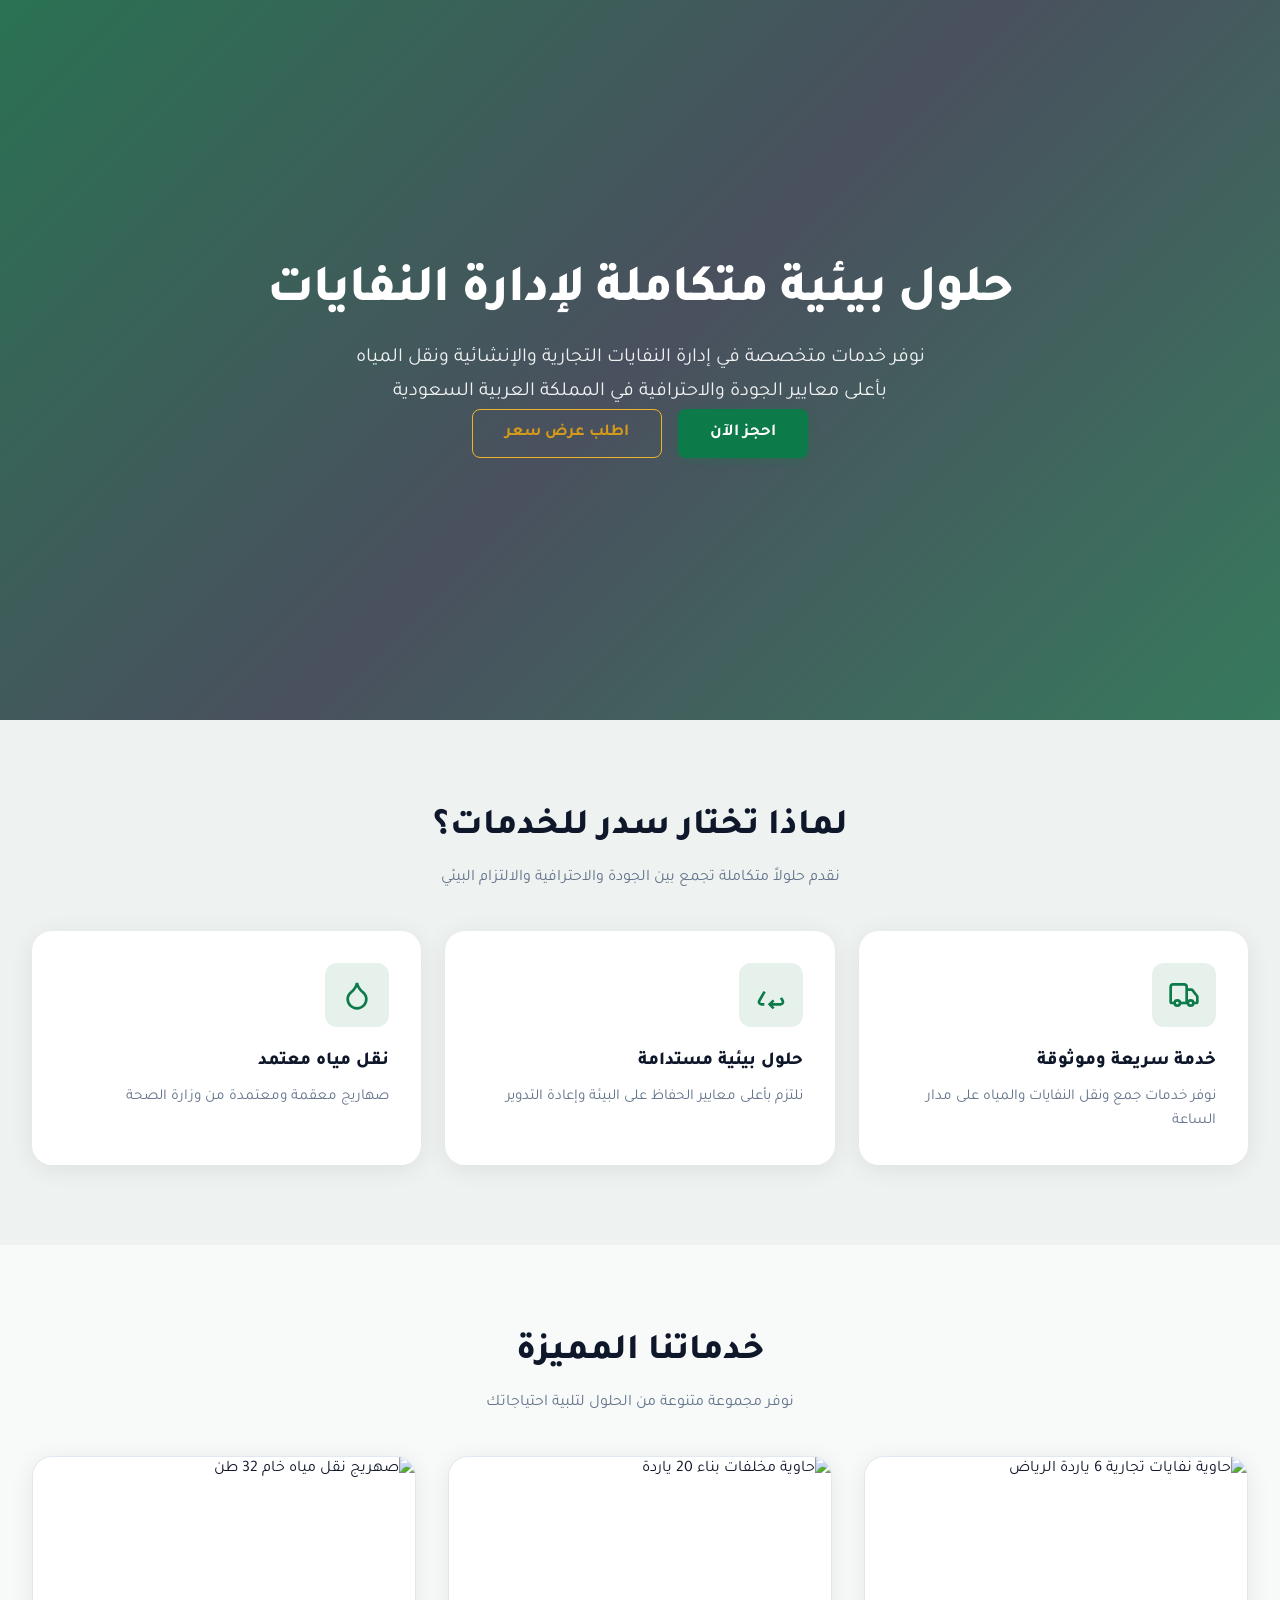
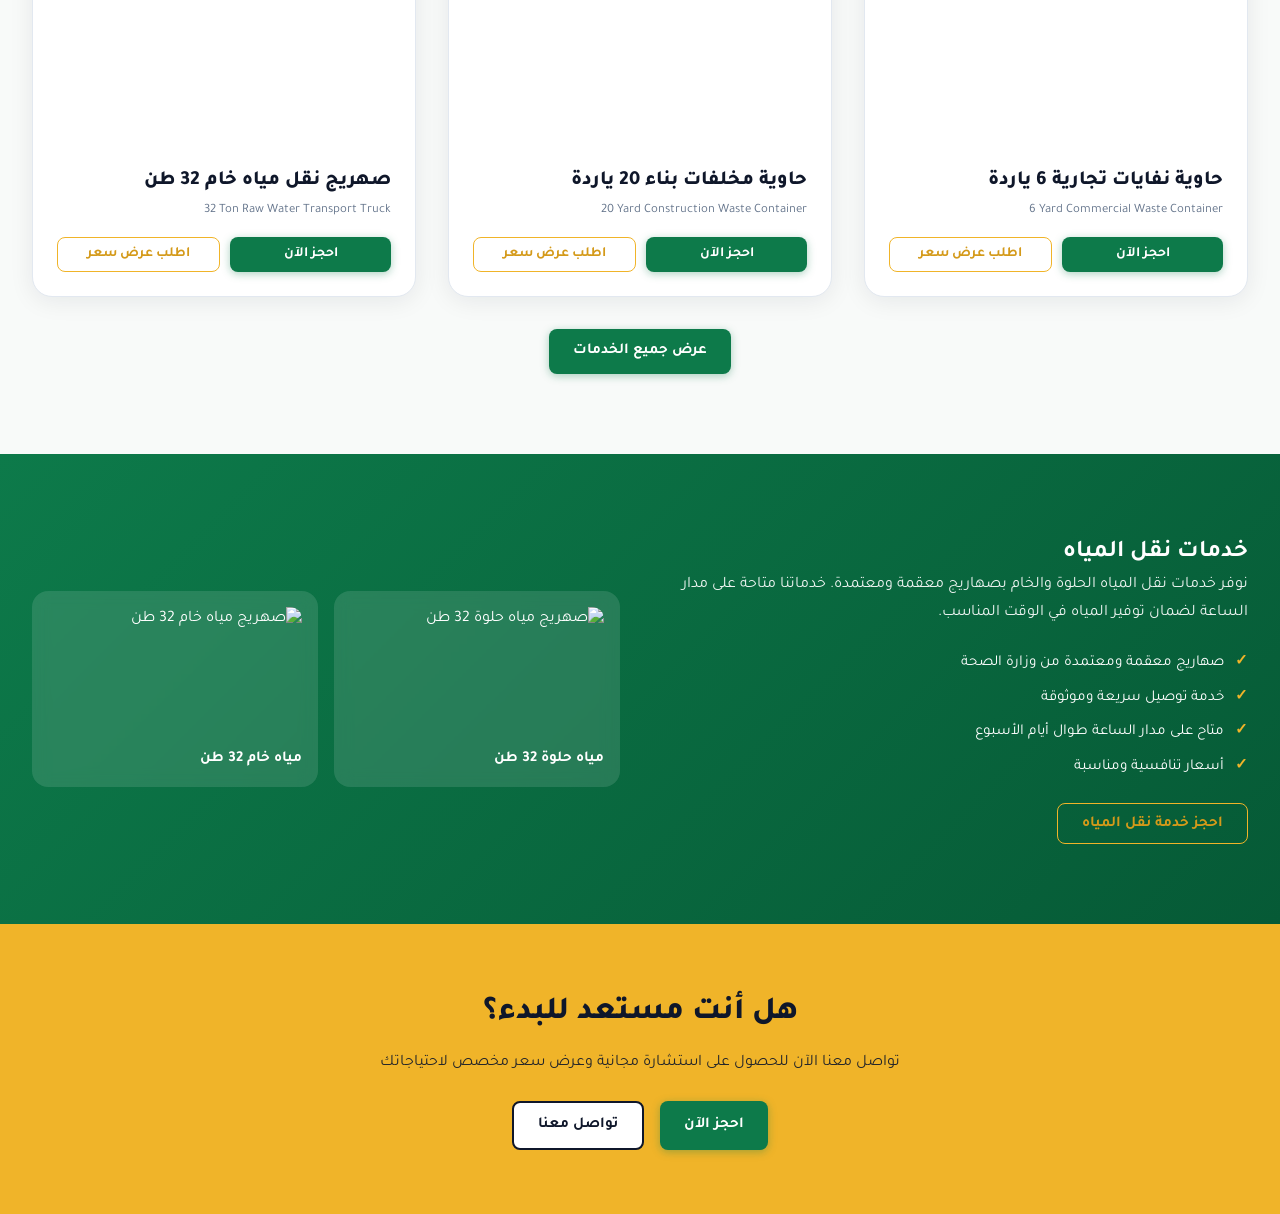
==== commit 98a6fa16: "Remove corporate name reference from index and layout files" ====
--- a/index.html
+++ b/index.html
@@ -34,7 +34,6 @@
     "email": "info@sederrgroup.com",
     "parentOrganization": {
       "@type": "Organization",
-      "name": "SEDER GROUP",
       "url": "https://sedergroup.com",
       "sameAs": "https://www.linkedin.com/company/seder-group-sg"
     },
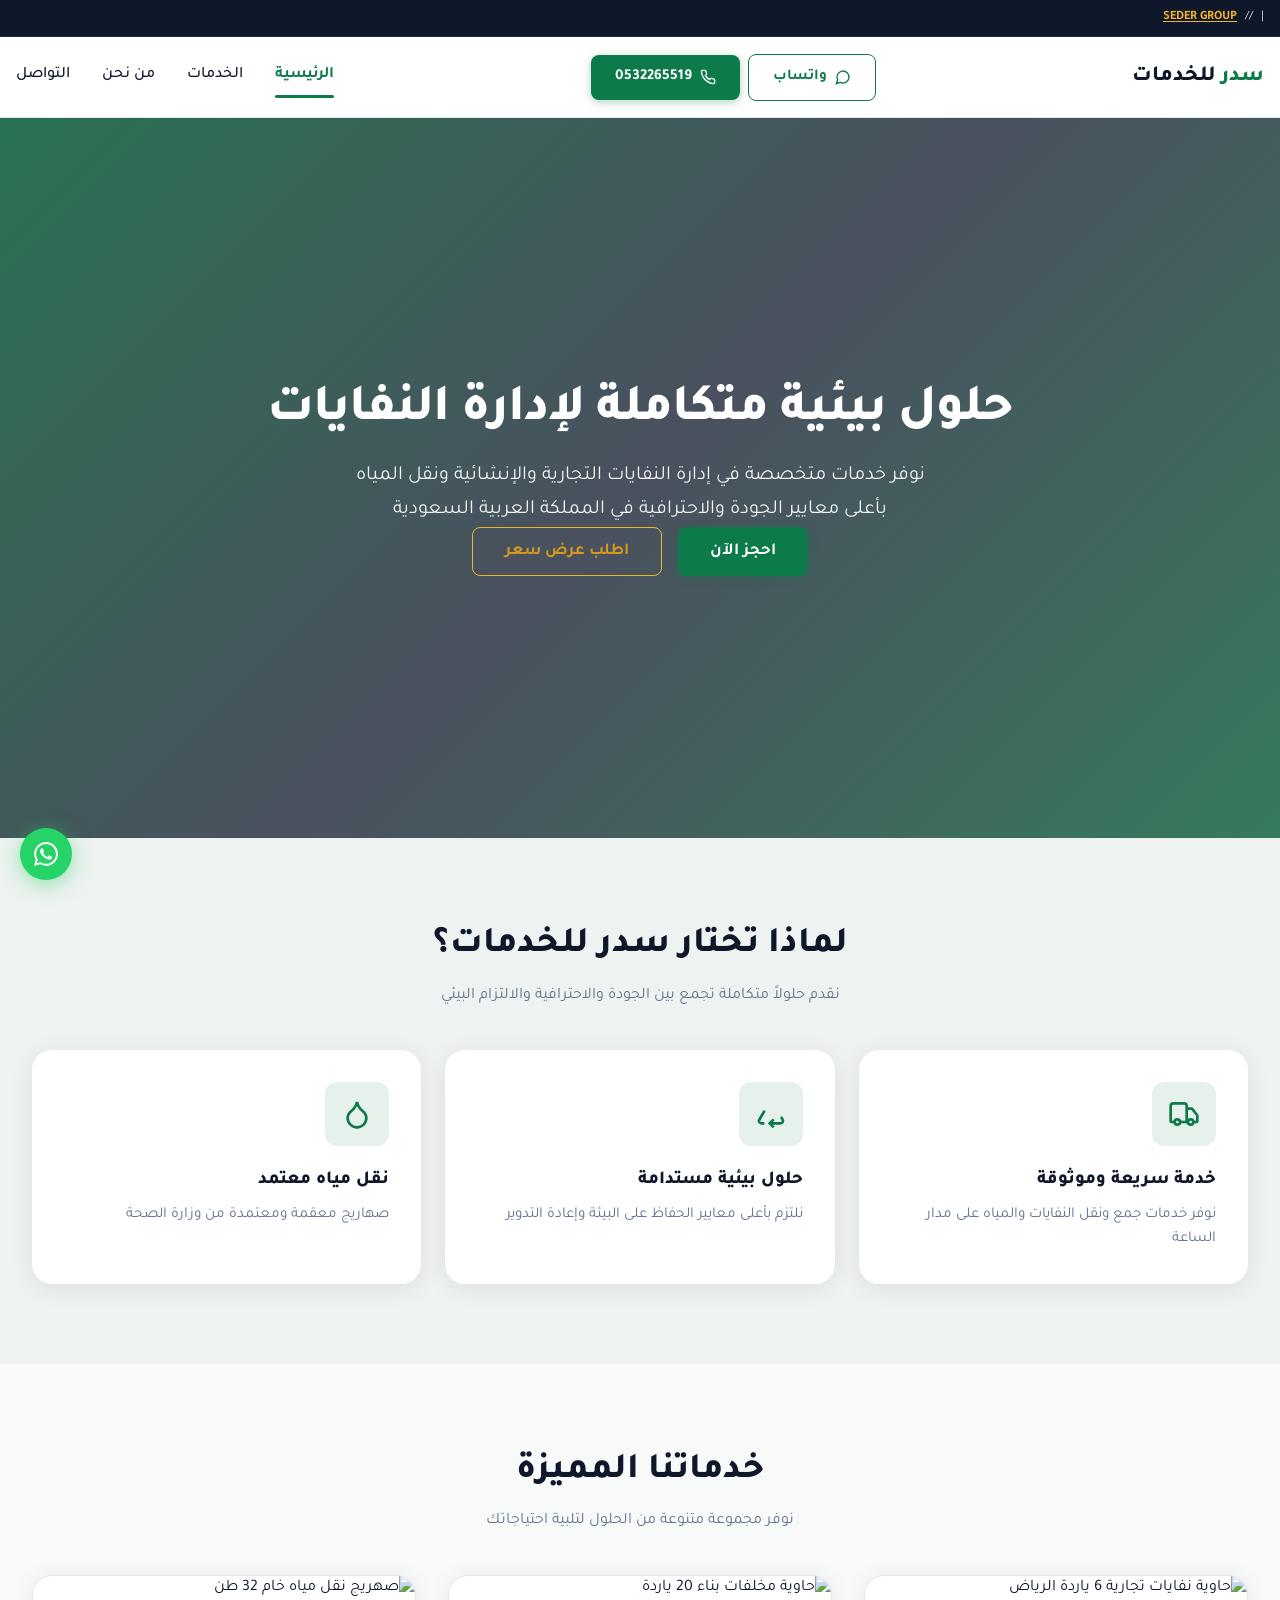
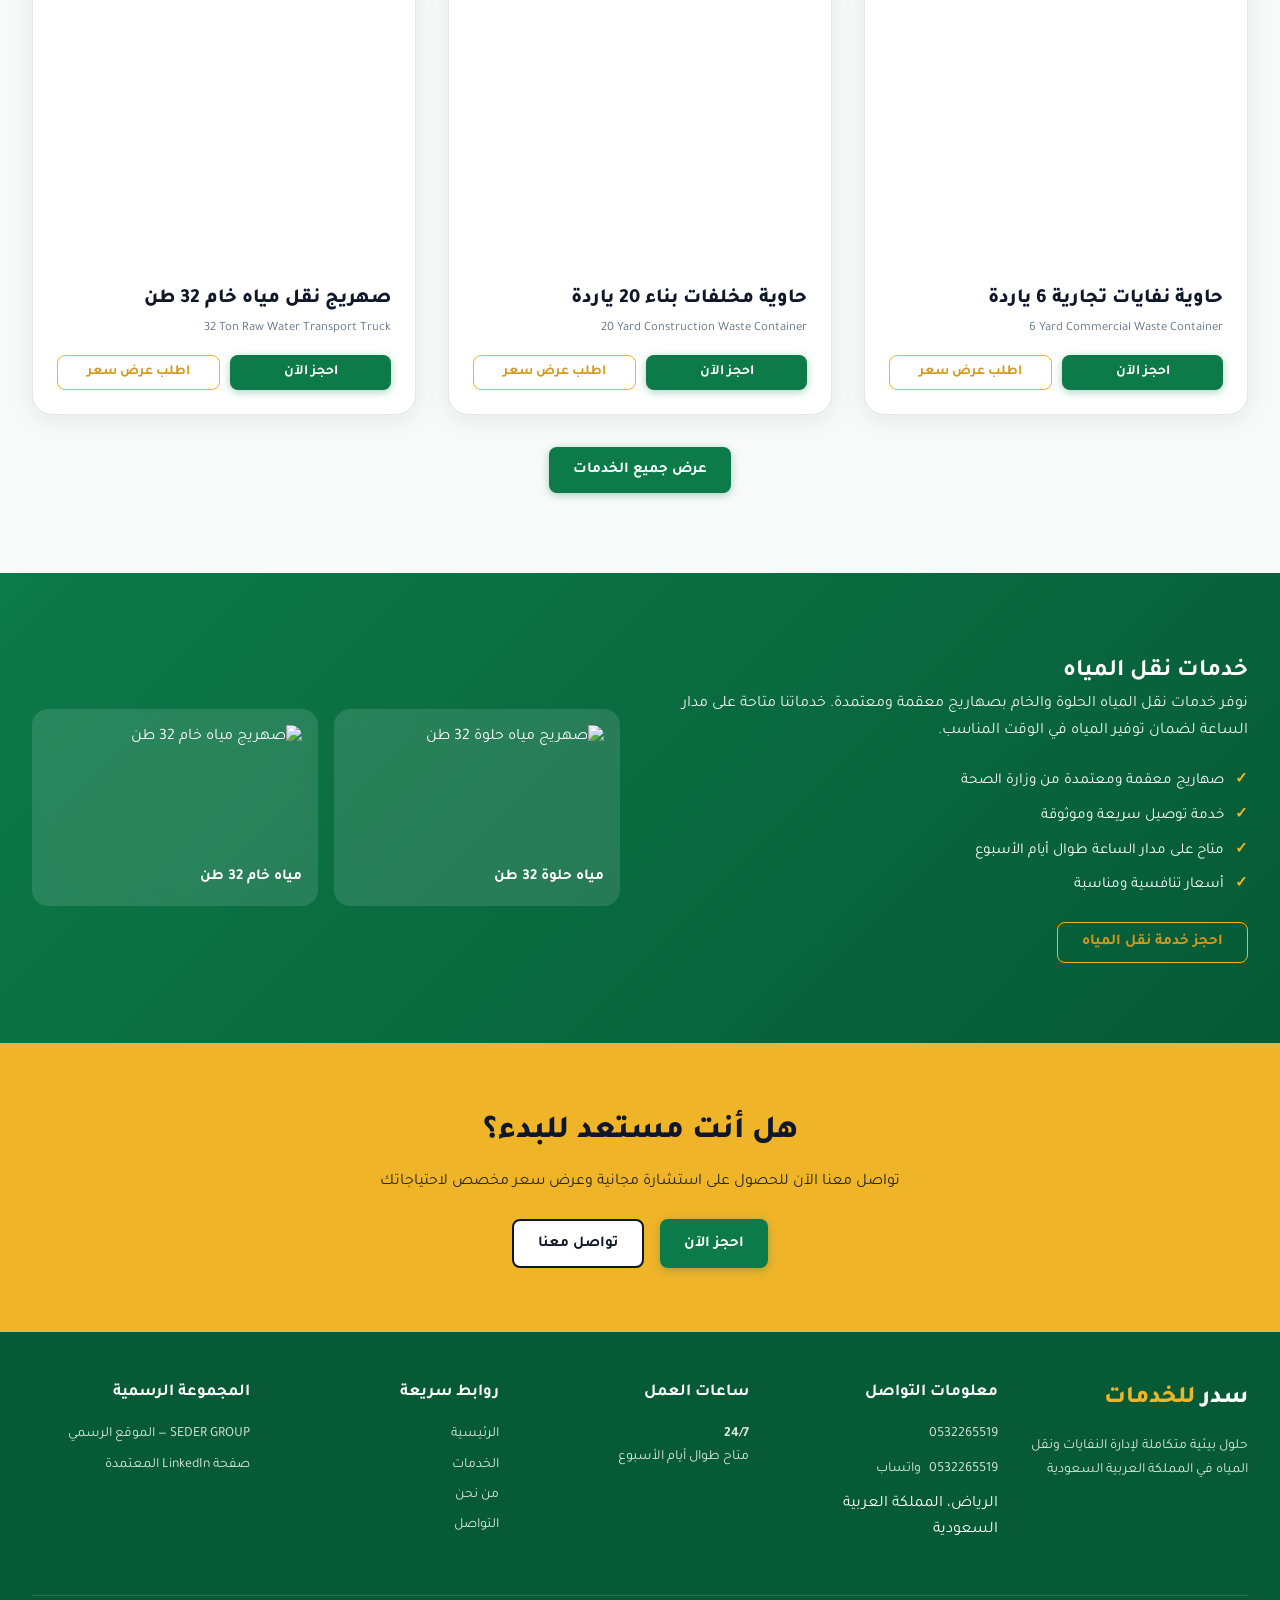
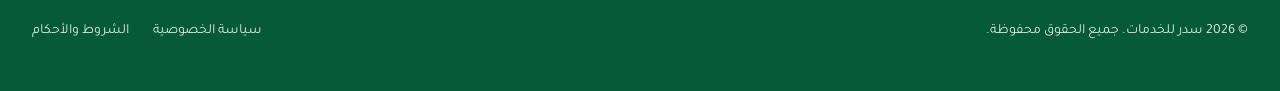
==== commit 1362171a: "Update corporate name in index.html and restore officialBar function in layout.js with commented-out" ====
--- a/index.html
+++ b/index.html
@@ -34,11 +34,11 @@
     "email": "info@sederrgroup.com",
     "parentOrganization": {
       "@type": "Organization",
+      "name": ".",
       "url": "https://sedergroup.com",
       "sameAs": "https://www.linkedin.com/company/seder-group-sg"
     },
     "sameAs": [
-      "https://sederrgroup.vercel.app",
       "https://sedergroup.com",
       "https://www.linkedin.com/company/seder-group-sg"
     ],
@@ -193,7 +193,6 @@
   <div id="site-footer"></div>
   <script src="js/site-config.js"></script>
   <script src="js/layout.js"></script>
-  <script src="js/seo.js"></script>
   <script src="js/main.js"></script>
 </body>
 </html>
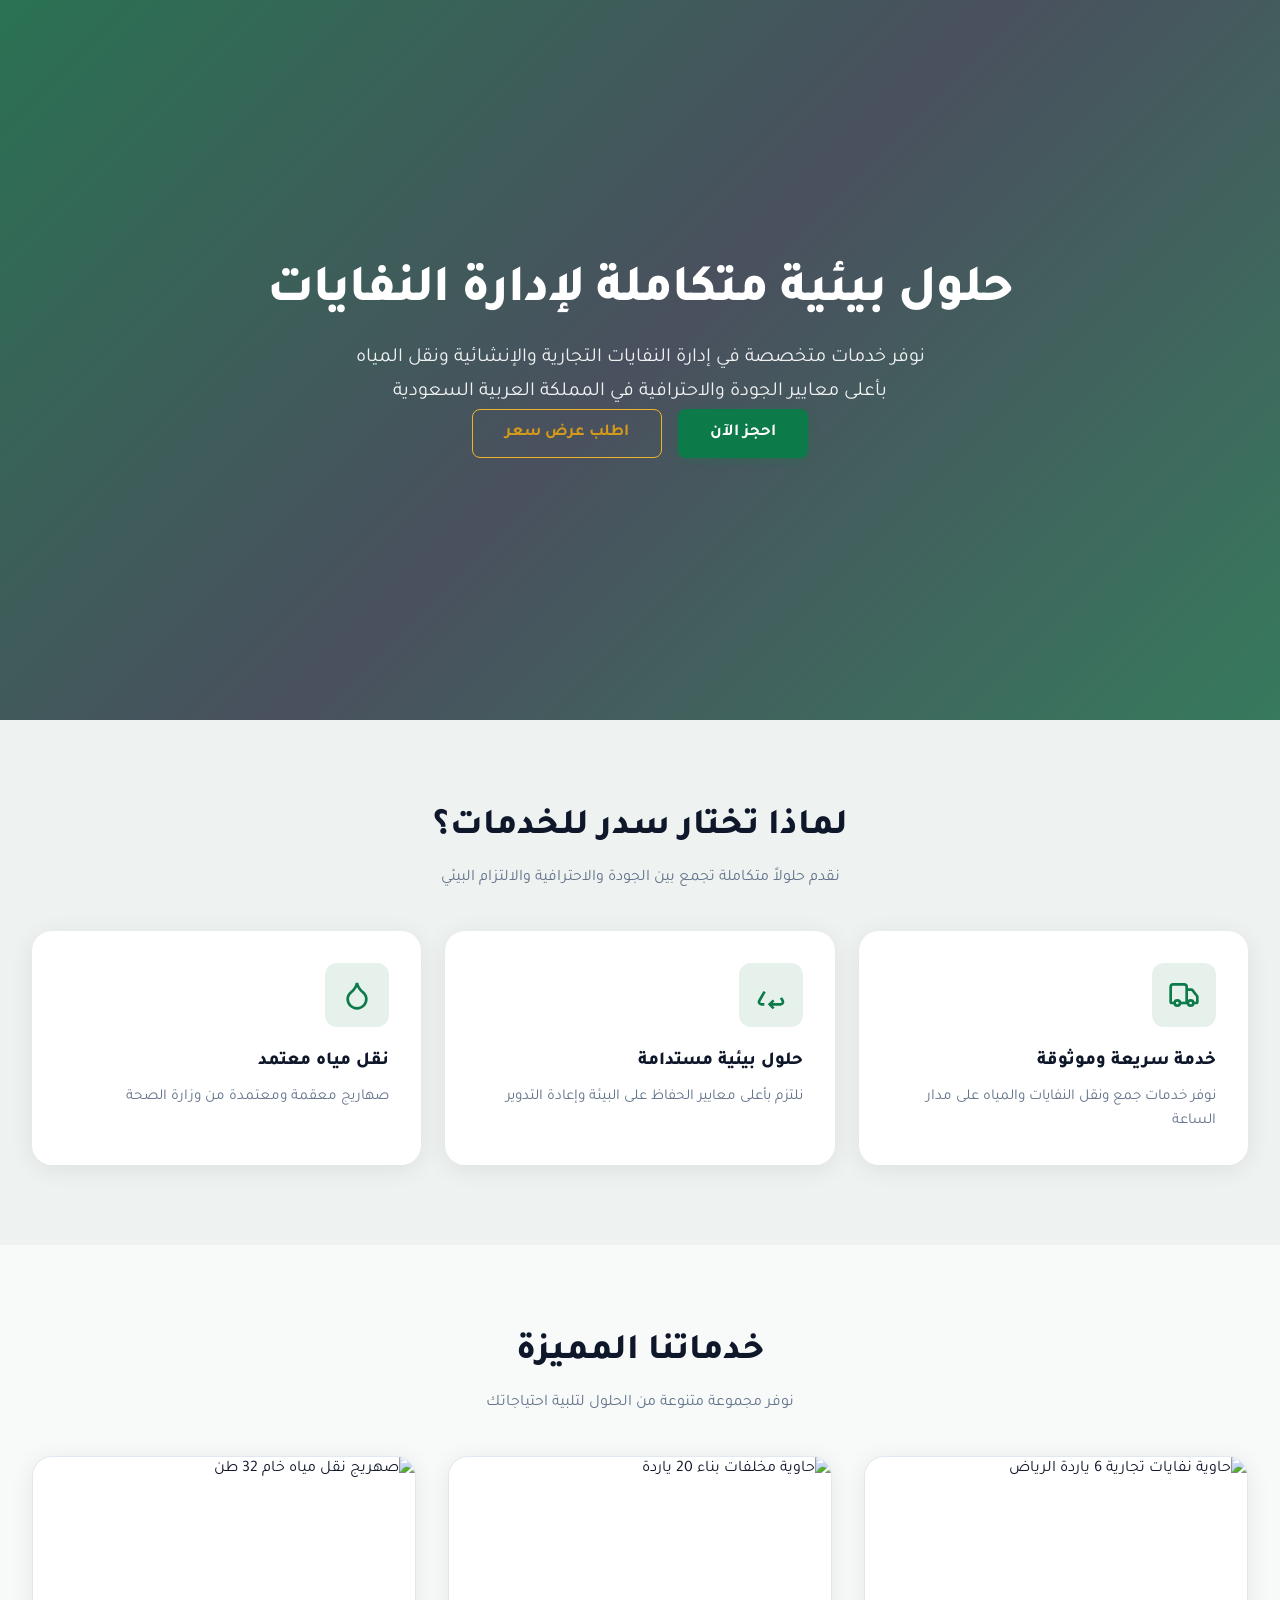
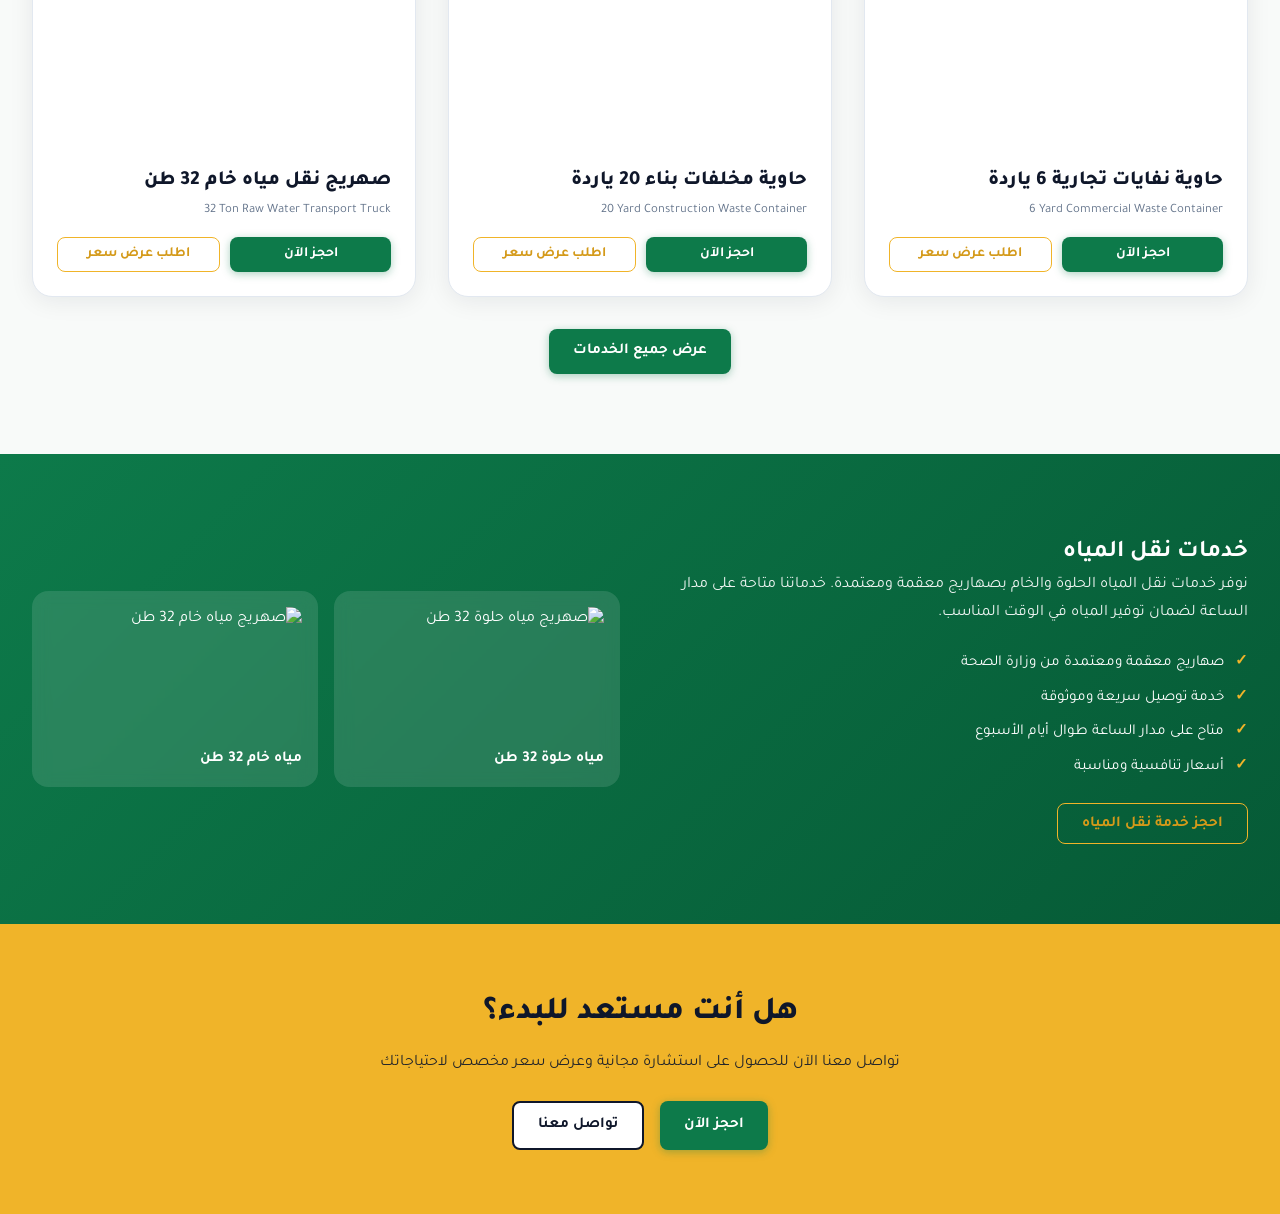
==== commit 0ba781ad: "Update corporate name in index.html and add dynamic corporate link in officialBar function in layout" ====
--- a/index.html
+++ b/index.html
@@ -34,7 +34,7 @@
     "email": "info@sederrgroup.com",
     "parentOrganization": {
       "@type": "Organization",
-      "name": ".",
+      "name": "SEDER GROUP",
       "url": "https://sedergroup.com",
       "sameAs": "https://www.linkedin.com/company/seder-group-sg"
     },
